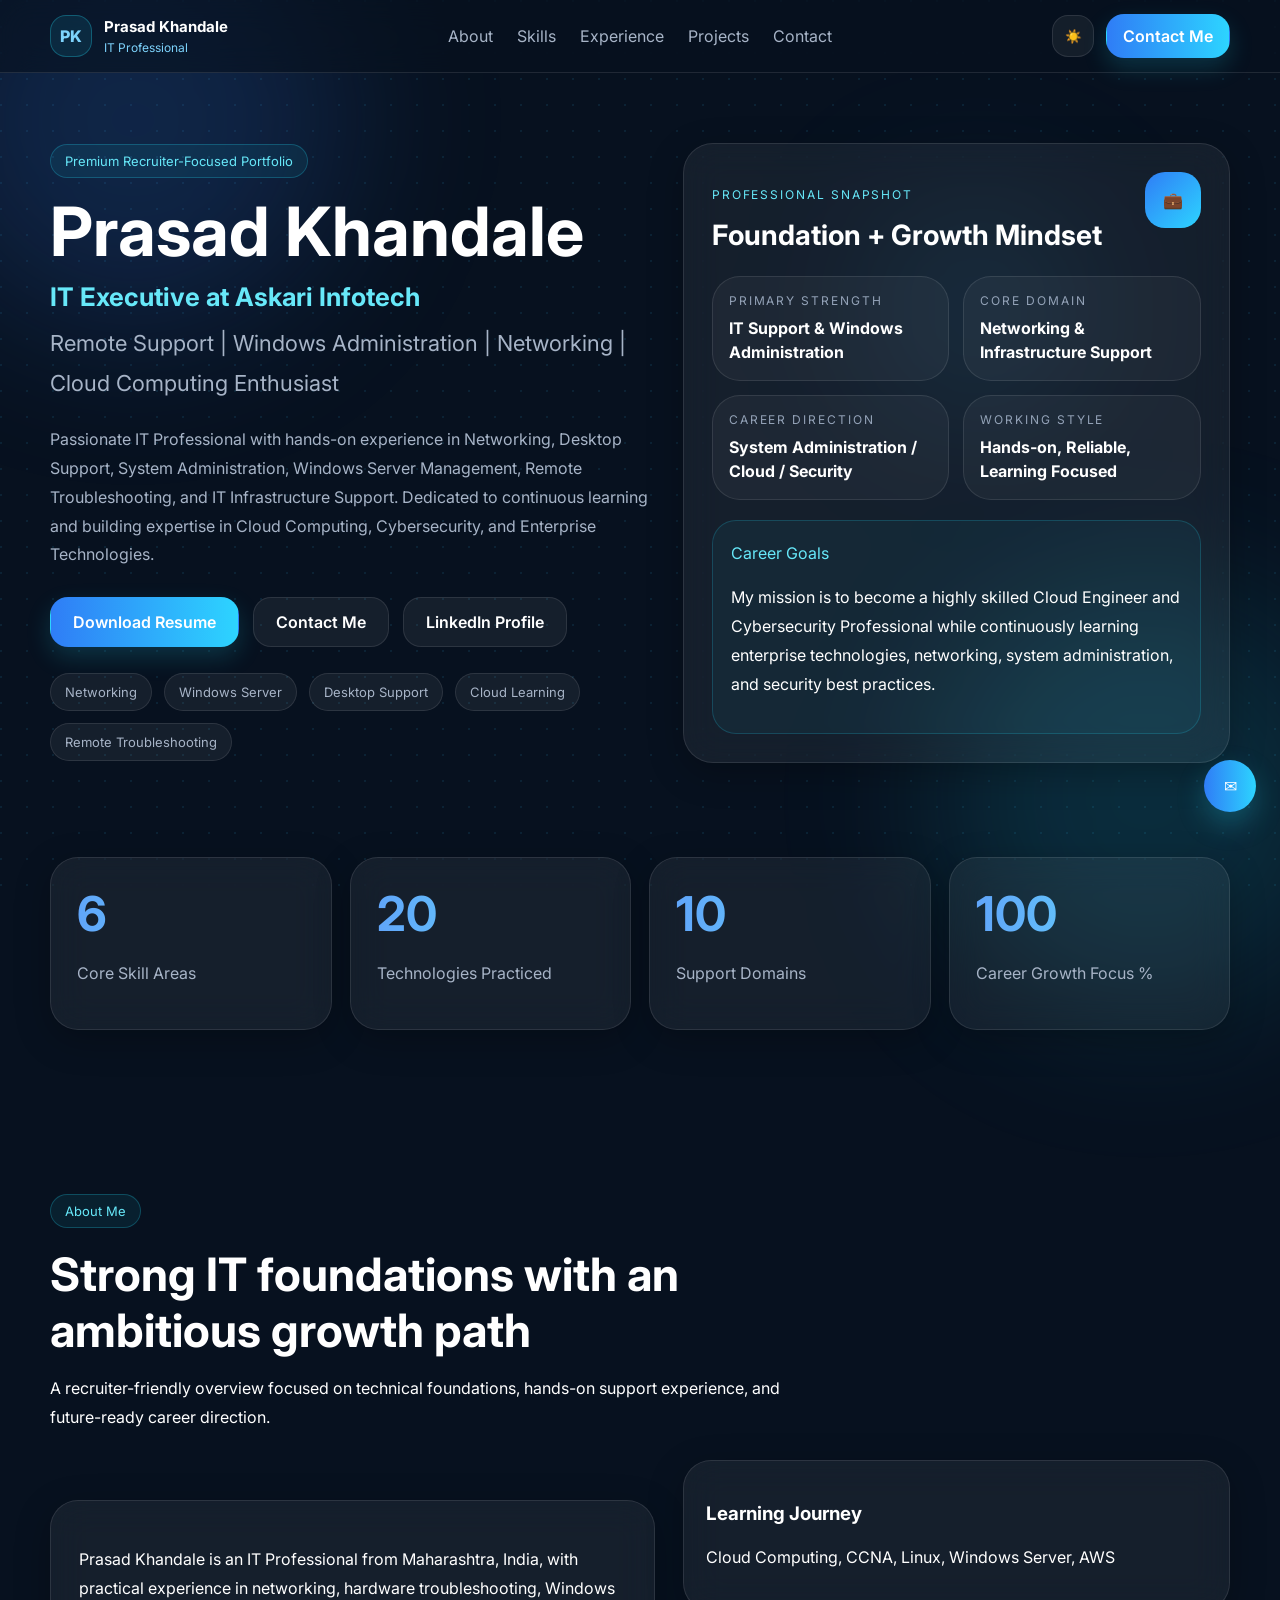
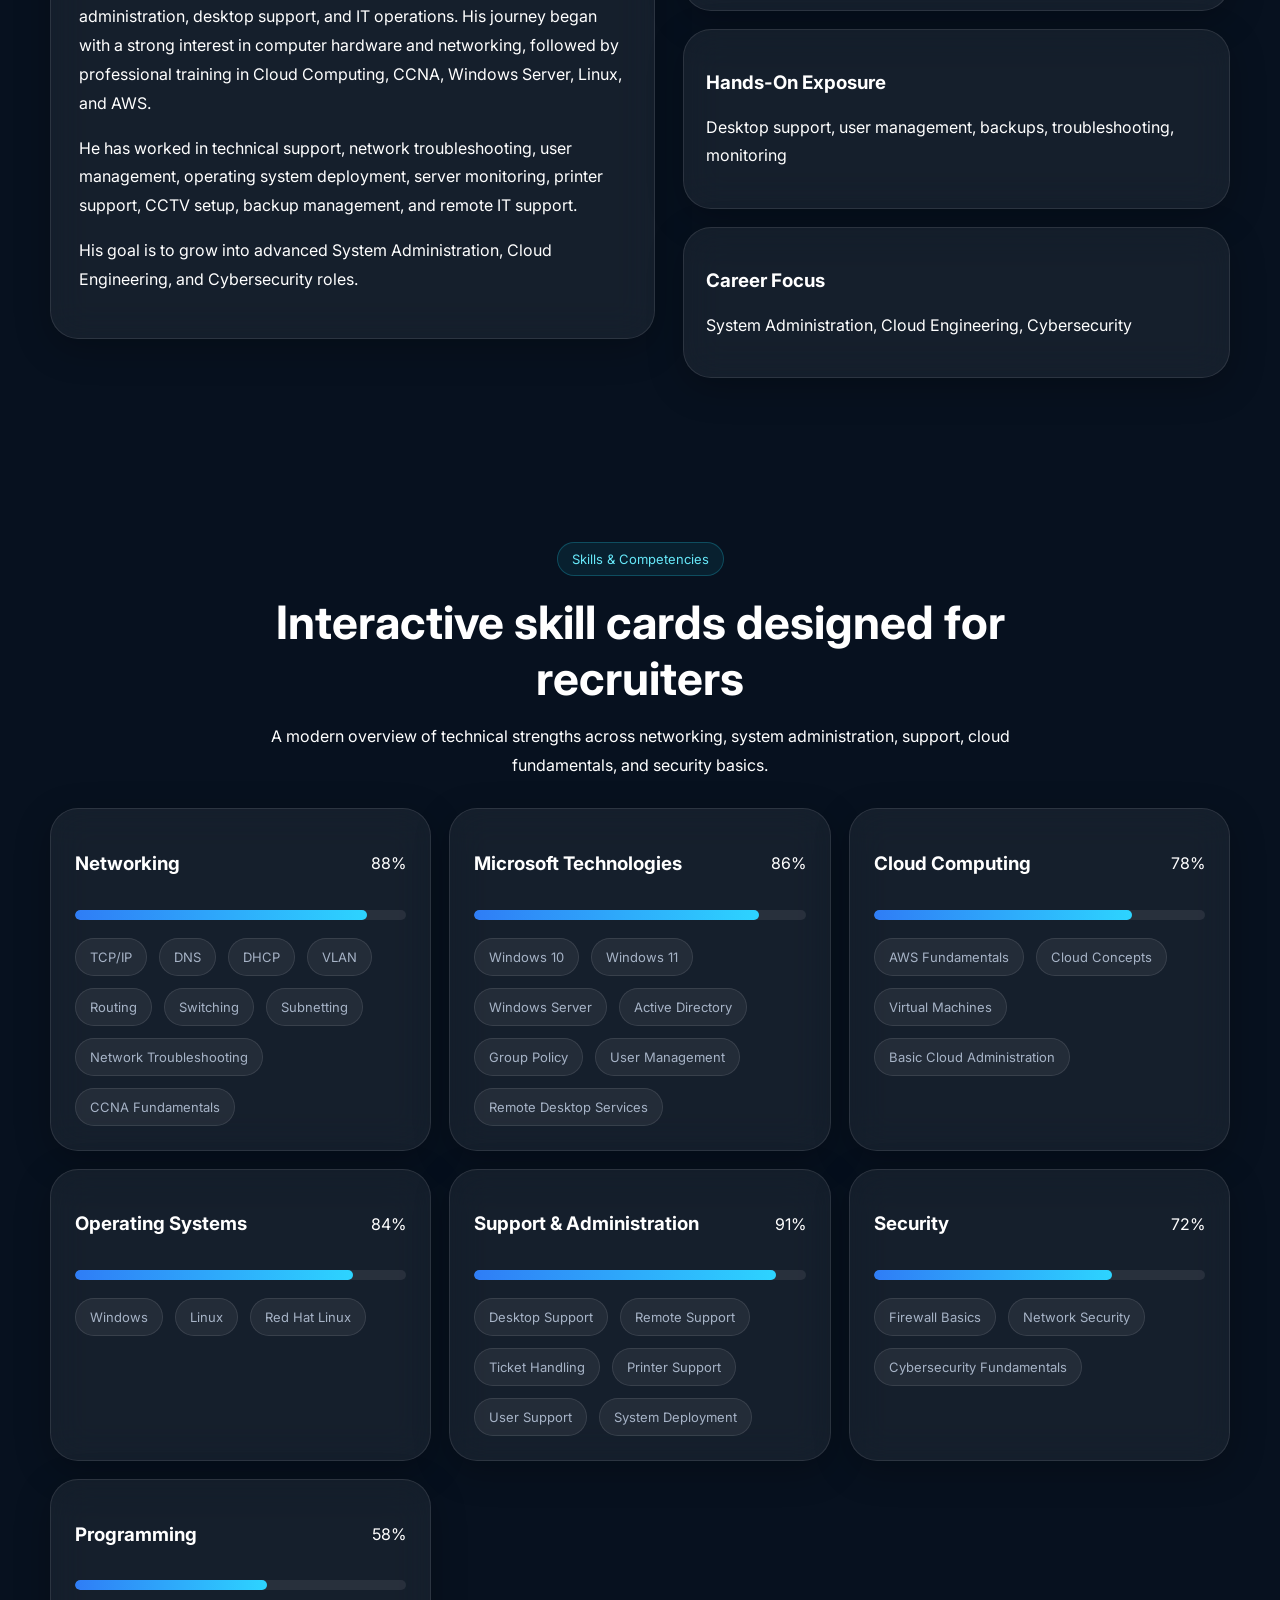
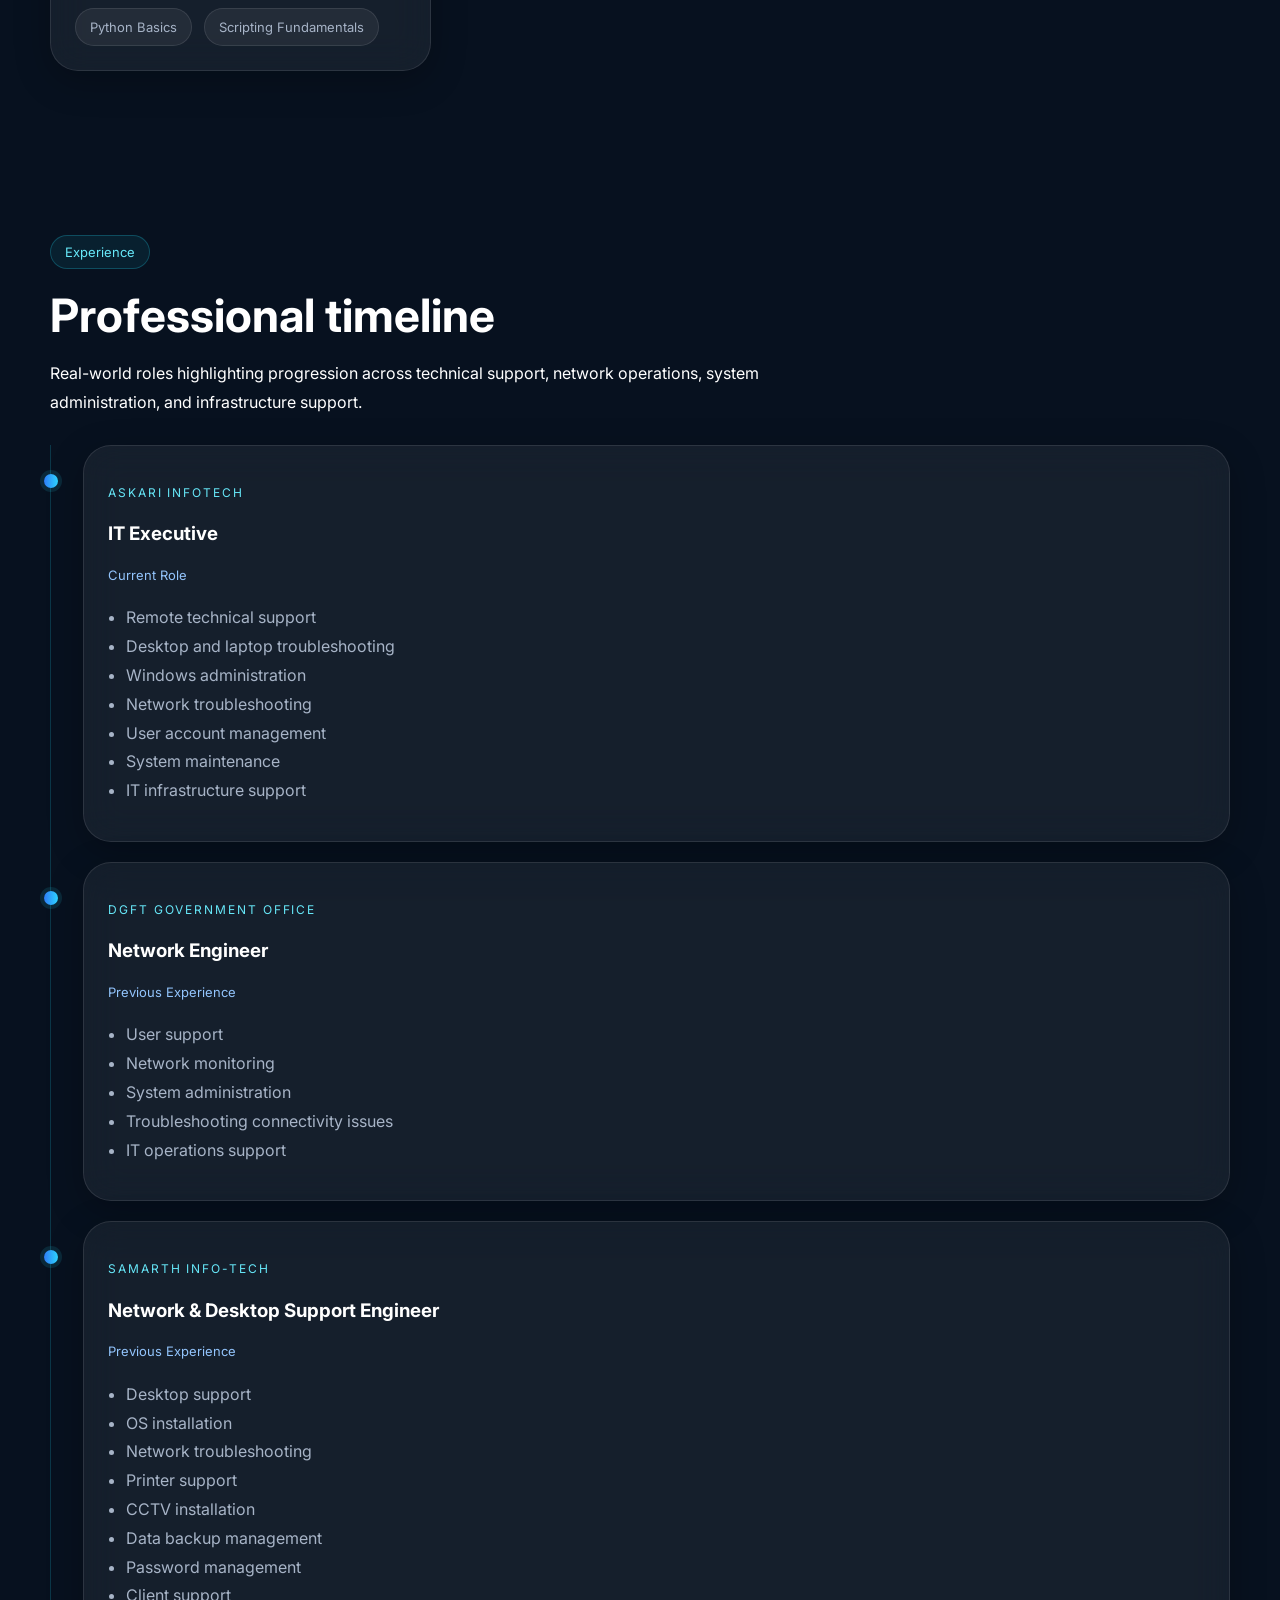
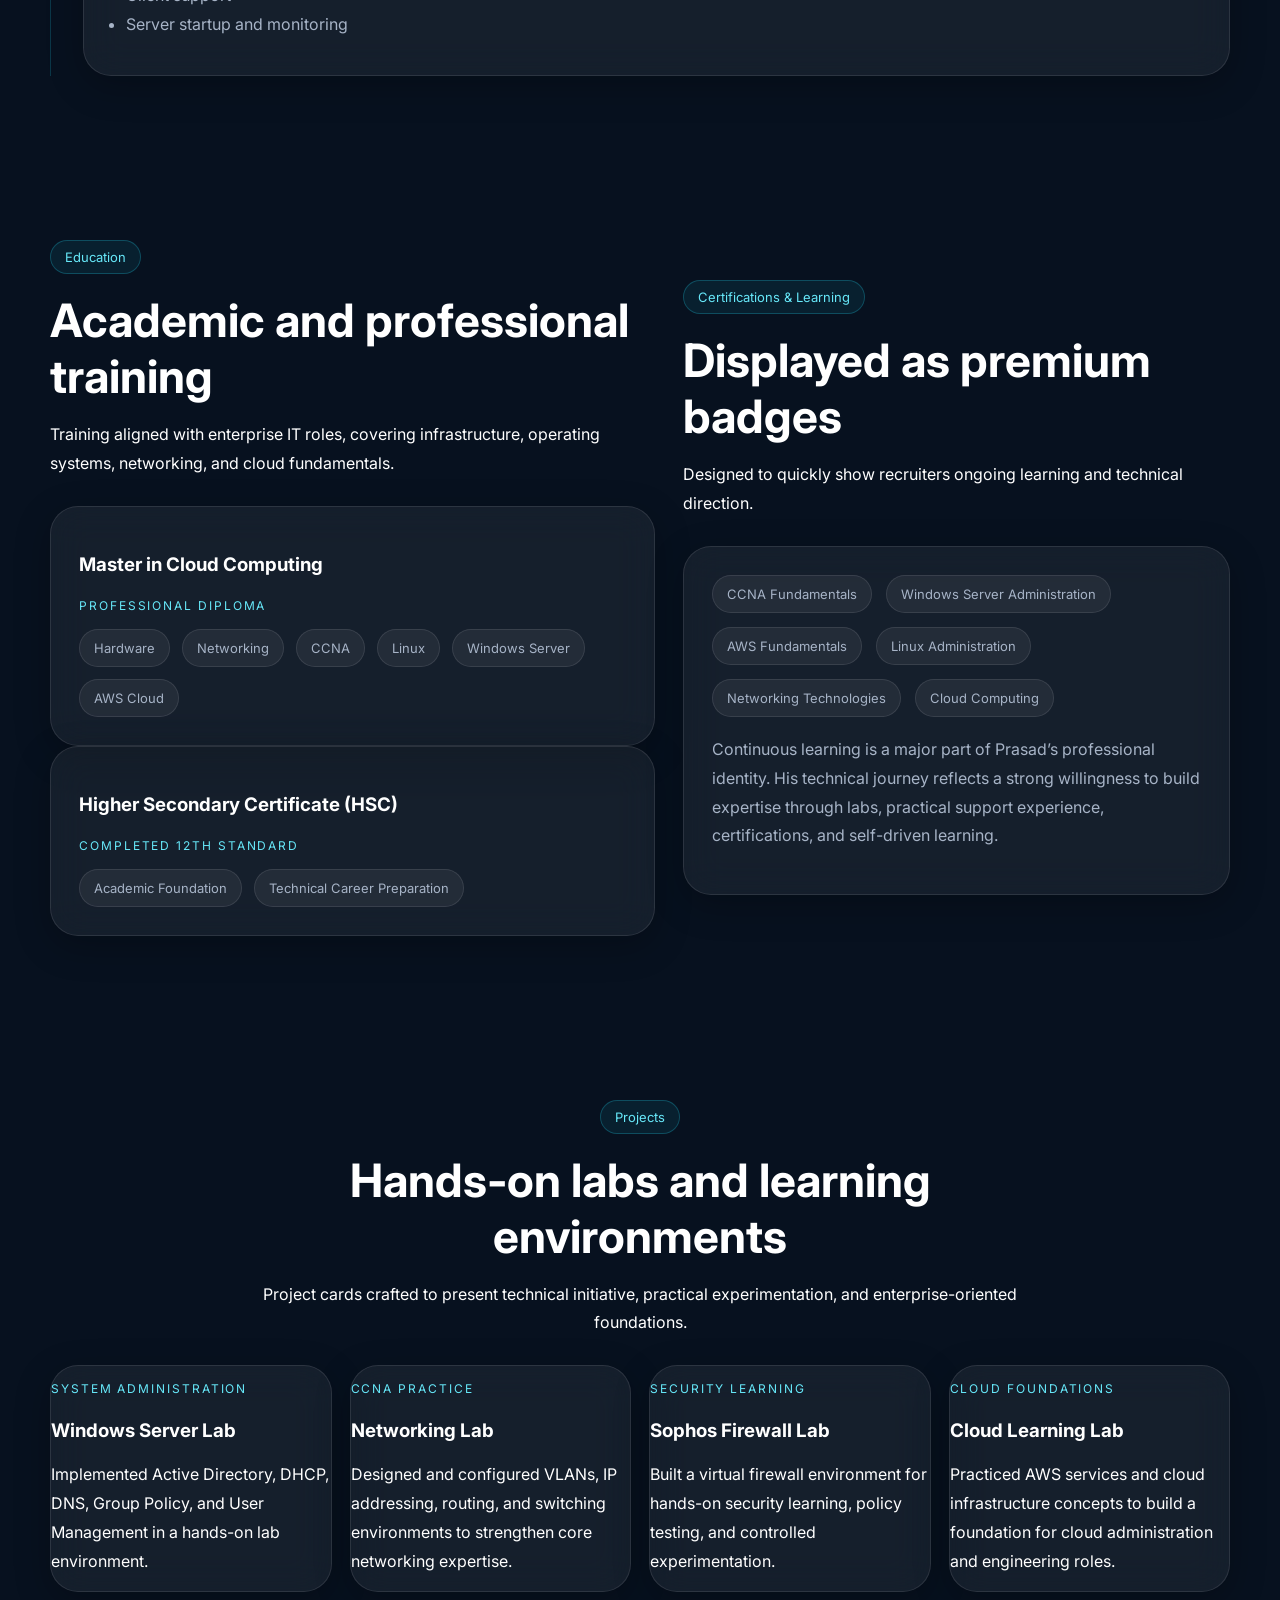
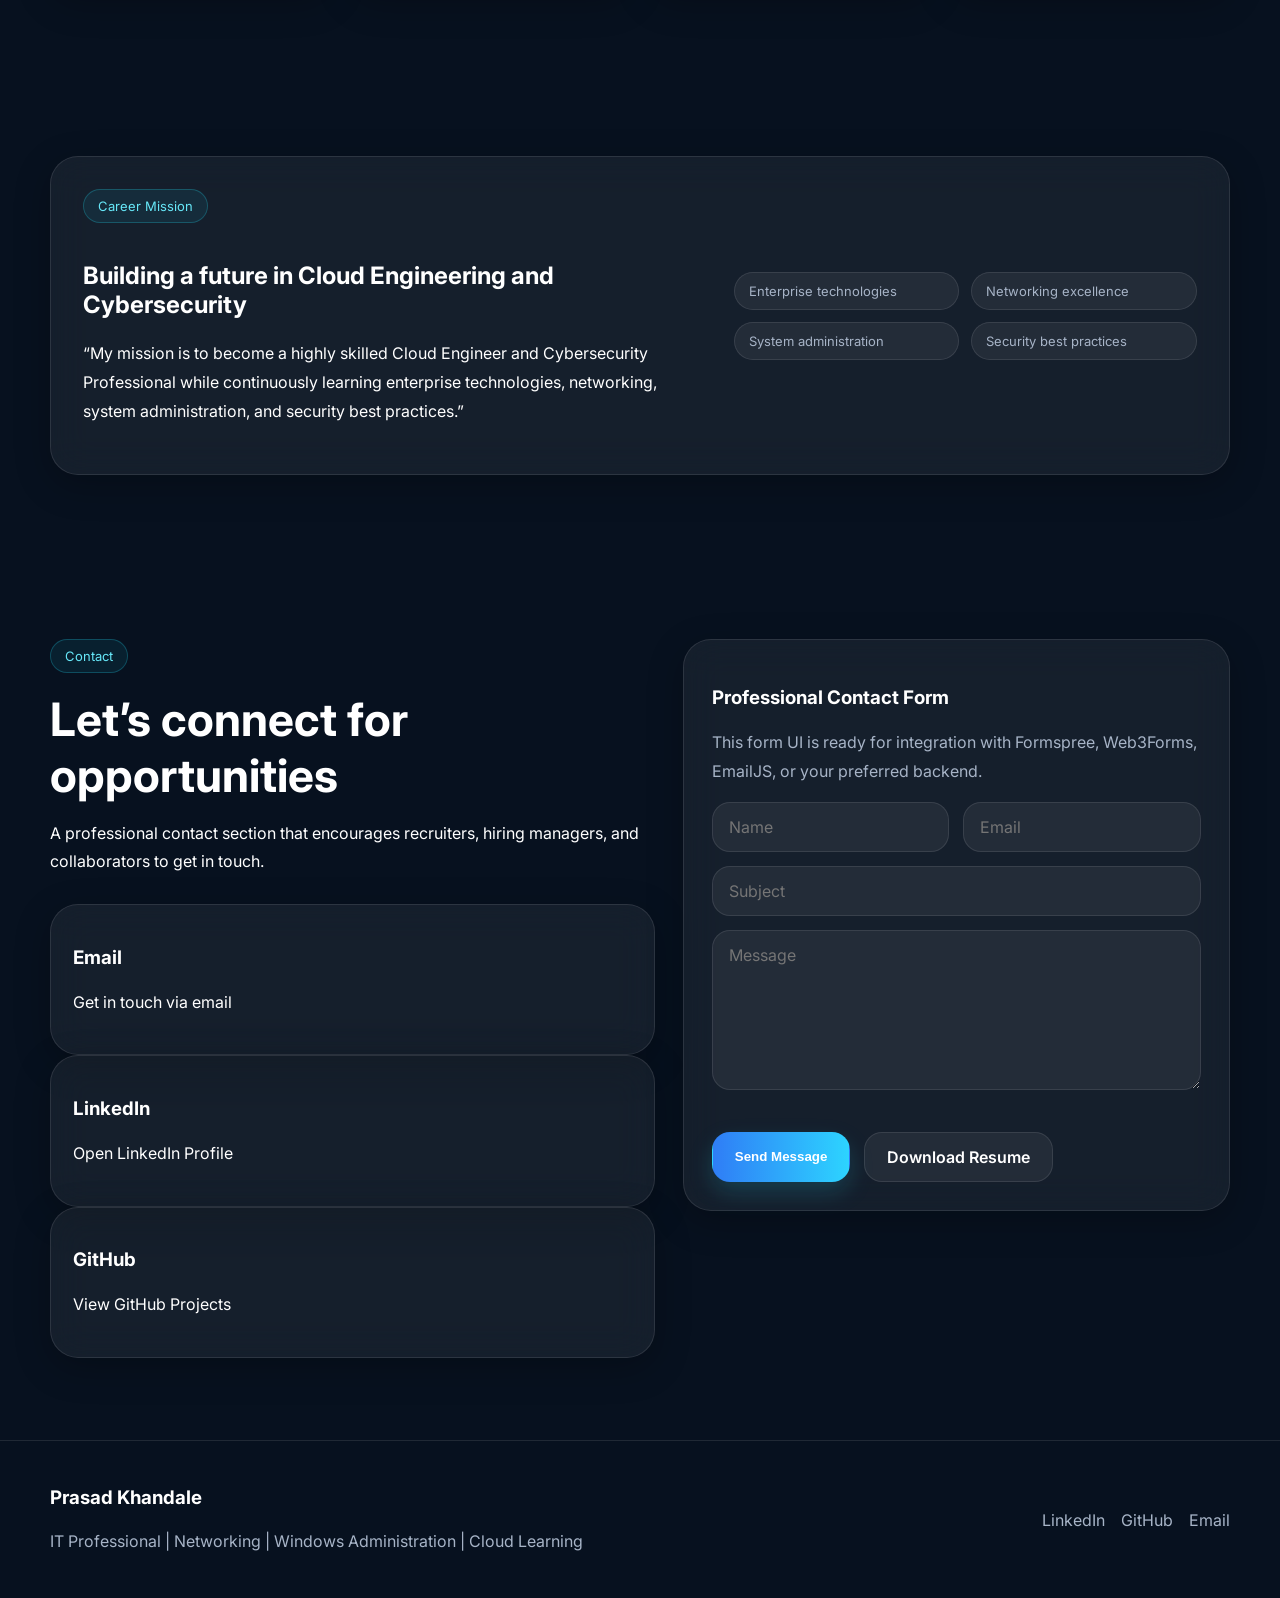
==== index.html @ 3c3ebd58 "Add files via upload" ====
<!DOCTYPE html>
<html lang="en">
<head>
  <meta charset="UTF-8" />
  <meta name="viewport" content="width=device-width, initial-scale=1.0" />
  <title>Prasad Khandale | IT Professional Portfolio</title>
  <meta name="description" content="Recruiter-focused portfolio of Prasad Khandale, IT Professional specializing in Networking, Windows Administration, Technical Support, System Administration, and Cloud Technologies." />
  <meta property="og:title" content="Prasad Khandale | IT Professional Portfolio" />
  <meta property="og:description" content="Explore experience, skills, projects, certifications, and career goals of Prasad Khandale." />
  <meta name="theme-color" content="#07111f" />
  <link rel="preconnect" href="https://fonts.googleapis.com">
  <link rel="preconnect" href="https://fonts.gstatic.com" crossorigin>
  <link href="https://fonts.googleapis.com/css2?family=Inter:wght@400;500;600;700;800&display=swap" rel="stylesheet">
  <link rel="stylesheet" href="styles.css" />
</head>
<body>
  <div id="loader" class="loader-wrap">
    <div class="loader-box">
      <div class="loader-ring loader-ring-1"></div>
      <div class="loader-ring loader-ring-2"></div>
      <div class="loader-center">PK</div>
      <p>Loading portfolio</p>
    </div>
  </div>

  <div class="bg-orb orb-1"></div>
  <div class="bg-orb orb-2"></div>
  <div class="bg-orb orb-3"></div>
  <div class="grid-pattern"></div>

  <header class="site-header">
    <div class="container nav-wrap">
      <a href="#hero" class="brand">
        <div class="brand-badge">PK</div>
        <div>
          <h3>Prasad Khandale</h3>
          <span>IT Professional</span>
        </div>
      </a>

      <nav class="desktop-nav">
        <a href="#about">About</a>
        <a href="#skills">Skills</a>
        <a href="#experience">Experience</a>
        <a href="#projects">Projects</a>
        <a href="#contact">Contact</a>
      </nav>

      <div class="nav-actions">
        <button id="themeToggle" class="icon-btn" aria-label="Toggle theme">☀️</button>
        <a href="#contact" class="btn btn-primary btn-sm">Contact Me</a>
        <button id="menuToggle" class="icon-btn mobile-only" aria-label="Open Menu">☰</button>
      </div>
    </div>
    <div id="mobileNav" class="mobile-nav container">
      <a href="#about">About</a>
      <a href="#skills">Skills</a>
      <a href="#experience">Experience</a>
      <a href="#projects">Projects</a>
      <a href="#contact">Contact</a>
    </div>
  </header>

  <main>
    <section id="hero" class="section hero-section">
      <div class="container hero-grid">
        <div class="fade-up">
          <span class="section-pill">Premium Recruiter-Focused Portfolio</span>
          <h1>Prasad Khandale</h1>
          <h2>IT Executive at Askari Infotech</h2>
          <p class="hero-headline">Remote Support | Windows Administration | Networking | Cloud Computing Enthusiast</p>
          <p class="hero-copy">Passionate IT Professional with hands-on experience in Networking, Desktop Support, System Administration, Windows Server Management, Remote Troubleshooting, and IT Infrastructure Support. Dedicated to continuous learning and building expertise in Cloud Computing, Cybersecurity, and Enterprise Technologies.</p>

          <div class="hero-actions">
            <a href="#" class="btn btn-primary">Download Resume</a>
            <a href="#contact" class="btn btn-secondary">Contact Me</a>
            <a href="#" class="btn btn-secondary">LinkedIn Profile</a>
          </div>

          <div class="hero-tags">
            <span>Networking</span>
            <span>Windows Server</span>
            <span>Desktop Support</span>
            <span>Cloud Learning</span>
            <span>Remote Troubleshooting</span>
          </div>
        </div>

        <div class="glass card-lg fade-up delay-1">
          <div class="snapshot-head">
            <div>
              <p class="eyebrow">Professional Snapshot</p>
              <h3>Foundation + Growth Mindset</h3>
            </div>
            <div class="snapshot-icon">💼</div>
          </div>

          <div class="snapshot-grid">
            <div class="mini-card"><span>Primary Strength</span><strong>IT Support & Windows Administration</strong></div>
            <div class="mini-card"><span>Core Domain</span><strong>Networking & Infrastructure Support</strong></div>
            <div class="mini-card"><span>Career Direction</span><strong>System Administration / Cloud / Security</strong></div>
            <div class="mini-card"><span>Working Style</span><strong>Hands-on, Reliable, Learning Focused</strong></div>
          </div>

          <div class="goal-box">
            <p class="goal-title">Career Goals</p>
            <p>My mission is to become a highly skilled Cloud Engineer and Cybersecurity Professional while continuously learning enterprise technologies, networking, system administration, and security best practices.</p>
          </div>
        </div>
      </div>
    </section>

    <section id="stats" class="section section-tight">
      <div class="container stats-grid">
        <div class="glass stat-card reveal"><h3 data-count="6">0</h3><p>Core Skill Areas</p></div>
        <div class="glass stat-card reveal"><h3 data-count="20">0</h3><p>Technologies Practiced</p></div>
        <div class="glass stat-card reveal"><h3 data-count="10">0</h3><p>Support Domains</p></div>
        <div class="glass stat-card reveal"><h3 data-count="100">0</h3><p>Career Growth Focus %</p></div>
      </div>
    </section>

    <section id="about" class="section">
      <div class="container">
        <div class="section-header reveal">
          <span class="section-pill">About Me</span>
          <h2>Strong IT foundations with an ambitious growth path</h2>
          <p>A recruiter-friendly overview focused on technical foundations, hands-on support experience, and future-ready career direction.</p>
        </div>

        <div class="about-grid">
          <div class="glass content-card reveal">
            <p>Prasad Khandale is an IT Professional from Maharashtra, India, with practical experience in networking, hardware troubleshooting, Windows administration, desktop support, and IT operations. His journey began with a strong interest in computer hardware and networking, followed by professional training in Cloud Computing, CCNA, Windows Server, Linux, and AWS.</p>
            <p>He has worked in technical support, network troubleshooting, user management, operating system deployment, server monitoring, printer support, CCTV setup, backup management, and remote IT support.</p>
            <p>His goal is to grow into advanced System Administration, Cloud Engineering, and Cybersecurity roles.</p>
          </div>
          <div class="about-side">
            <div class="glass mini-panel reveal">
              <h3>Learning Journey</h3>
              <p>Cloud Computing, CCNA, Linux, Windows Server, AWS</p>
            </div>
            <div class="glass mini-panel reveal">
              <h3>Hands-On Exposure</h3>
              <p>Desktop support, user management, backups, troubleshooting, monitoring</p>
            </div>
            <div class="glass mini-panel reveal">
              <h3>Career Focus</h3>
              <p>System Administration, Cloud Engineering, Cybersecurity</p>
            </div>
          </div>
        </div>
      </div>
    </section>

    <section id="skills" class="section">
      <div class="container">
        <div class="section-header center reveal">
          <span class="section-pill">Skills & Competencies</span>
          <h2>Interactive skill cards designed for recruiters</h2>
          <p>A modern overview of technical strengths across networking, system administration, support, cloud fundamentals, and security basics.</p>
        </div>

        <div class="skills-grid">
          <div class="glass skill-card reveal"><div class="skill-head"><h3>Networking</h3><span>88%</span></div><div class="progress"><i style="width:88%"></i></div><div class="chips"><span>TCP/IP</span><span>DNS</span><span>DHCP</span><span>VLAN</span><span>Routing</span><span>Switching</span><span>Subnetting</span><span>Network Troubleshooting</span><span>CCNA Fundamentals</span></div></div>
          <div class="glass skill-card reveal"><div class="skill-head"><h3>Microsoft Technologies</h3><span>86%</span></div><div class="progress"><i style="width:86%"></i></div><div class="chips"><span>Windows 10</span><span>Windows 11</span><span>Windows Server</span><span>Active Directory</span><span>Group Policy</span><span>User Management</span><span>Remote Desktop Services</span></div></div>
          <div class="glass skill-card reveal"><div class="skill-head"><h3>Cloud Computing</h3><span>78%</span></div><div class="progress"><i style="width:78%"></i></div><div class="chips"><span>AWS Fundamentals</span><span>Cloud Concepts</span><span>Virtual Machines</span><span>Basic Cloud Administration</span></div></div>
          <div class="glass skill-card reveal"><div class="skill-head"><h3>Operating Systems</h3><span>84%</span></div><div class="progress"><i style="width:84%"></i></div><div class="chips"><span>Windows</span><span>Linux</span><span>Red Hat Linux</span></div></div>
          <div class="glass skill-card reveal"><div class="skill-head"><h3>Support & Administration</h3><span>91%</span></div><div class="progress"><i style="width:91%"></i></div><div class="chips"><span>Desktop Support</span><span>Remote Support</span><span>Ticket Handling</span><span>Printer Support</span><span>User Support</span><span>System Deployment</span></div></div>
          <div class="glass skill-card reveal"><div class="skill-head"><h3>Security</h3><span>72%</span></div><div class="progress"><i style="width:72%"></i></div><div class="chips"><span>Firewall Basics</span><span>Network Security</span><span>Cybersecurity Fundamentals</span></div></div>
          <div class="glass skill-card reveal"><div class="skill-head"><h3>Programming</h3><span>58%</span></div><div class="progress"><i style="width:58%"></i></div><div class="chips"><span>Python Basics</span><span>Scripting Fundamentals</span></div></div>
        </div>
      </div>
    </section>

    <section id="experience" class="section">
      <div class="container">
        <div class="section-header reveal">
          <span class="section-pill">Experience</span>
          <h2>Professional timeline</h2>
          <p>Real-world roles highlighting progression across technical support, network operations, system administration, and infrastructure support.</p>
        </div>
        <div class="timeline">
          <div class="timeline-item glass reveal"><span class="timeline-dot"></span><p class="eyebrow">Askari Infotech</p><h3>IT Executive</h3><p class="timeline-tag">Current Role</p><ul><li>Remote technical support</li><li>Desktop and laptop troubleshooting</li><li>Windows administration</li><li>Network troubleshooting</li><li>User account management</li><li>System maintenance</li><li>IT infrastructure support</li></ul></div>
          <div class="timeline-item glass reveal"><span class="timeline-dot"></span><p class="eyebrow">DGFT Government Office</p><h3>Network Engineer</h3><p class="timeline-tag">Previous Experience</p><ul><li>User support</li><li>Network monitoring</li><li>System administration</li><li>Troubleshooting connectivity issues</li><li>IT operations support</li></ul></div>
          <div class="timeline-item glass reveal"><span class="timeline-dot"></span><p class="eyebrow">Samarth Info-tech</p><h3>Network & Desktop Support Engineer</h3><p class="timeline-tag">Previous Experience</p><ul><li>Desktop support</li><li>OS installation</li><li>Network troubleshooting</li><li>Printer support</li><li>CCTV installation</li><li>Data backup management</li><li>Password management</li><li>Client support</li><li>Server startup and monitoring</li></ul></div>
        </div>
      </div>
    </section>

    <section id="education" class="section">
      <div class="container education-grid">
        <div>
          <div class="section-header reveal">
            <span class="section-pill">Education</span>
            <h2>Academic and professional training</h2>
            <p>Training aligned with enterprise IT roles, covering infrastructure, operating systems, networking, and cloud fundamentals.</p>
          </div>
          <div class="glass content-card reveal"><h3>Master in Cloud Computing</h3><p class="eyebrow">Professional Diploma</p><div class="chips"><span>Hardware</span><span>Networking</span><span>CCNA</span><span>Linux</span><span>Windows Server</span><span>AWS Cloud</span></div></div>
          <div class="glass content-card reveal"><h3>Higher Secondary Certificate (HSC)</h3><p class="eyebrow">Completed 12th Standard</p><div class="chips"><span>Academic Foundation</span><span>Technical Career Preparation</span></div></div>
        </div>
        <div>
          <div class="section-header reveal">
            <span class="section-pill">Certifications & Learning</span>
            <h2>Displayed as premium badges</h2>
            <p>Designed to quickly show recruiters ongoing learning and technical direction.</p>
          </div>
          <div class="glass content-card reveal">
            <div class="chips big-gap"><span>CCNA Fundamentals</span><span>Windows Server Administration</span><span>AWS Fundamentals</span><span>Linux Administration</span><span>Networking Technologies</span><span>Cloud Computing</span></div>
            <p class="muted mt">Continuous learning is a major part of Prasad’s professional identity. His technical journey reflects a strong willingness to build expertise through labs, practical support experience, certifications, and self-driven learning.</p>
          </div>
        </div>
      </div>
    </section>

    <section id="projects" class="section">
      <div class="container">
        <div class="section-header center reveal">
          <span class="section-pill">Projects</span>
          <h2>Hands-on labs and learning environments</h2>
          <p>Project cards crafted to present technical initiative, practical experimentation, and enterprise-oriented foundations.</p>
        </div>
        <div class="project-grid">
          <div class="glass project-card reveal"><p class="eyebrow">System Administration</p><h3>Windows Server Lab</h3><p>Implemented Active Directory, DHCP, DNS, Group Policy, and User Management in a hands-on lab environment.</p></div>
          <div class="glass project-card reveal"><p class="eyebrow">CCNA Practice</p><h3>Networking Lab</h3><p>Designed and configured VLANs, IP addressing, routing, and switching environments to strengthen core networking expertise.</p></div>
          <div class="glass project-card reveal"><p class="eyebrow">Security Learning</p><h3>Sophos Firewall Lab</h3><p>Built a virtual firewall environment for hands-on security learning, policy testing, and controlled experimentation.</p></div>
          <div class="glass project-card reveal"><p class="eyebrow">Cloud Foundations</p><h3>Cloud Learning Lab</h3><p>Practiced AWS services and cloud infrastructure concepts to build a foundation for cloud administration and engineering roles.</p></div>
        </div>
      </div>
    </section>

    <section class="section">
      <div class="container">
        <div class="glass mission-box reveal">
          <div>
            <span class="section-pill">Career Mission</span>
            <h2>Building a future in Cloud Engineering and Cybersecurity</h2>
            <p>“My mission is to become a highly skilled Cloud Engineer and Cybersecurity Professional while continuously learning enterprise technologies, networking, system administration, and security best practices.”</p>
          </div>
          <div class="goal-grid">
            <span>Enterprise technologies</span>
            <span>Networking excellence</span>
            <span>System administration</span>
            <span>Security best practices</span>
          </div>
        </div>
      </div>
    </section>

    <section id="contact" class="section">
      <div class="container contact-grid">
        <div>
          <div class="section-header reveal">
            <span class="section-pill">Contact</span>
            <h2>Let’s connect for opportunities</h2>
            <p>A professional contact section that encourages recruiters, hiring managers, and collaborators to get in touch.</p>
          </div>
          <div class="glass mini-panel reveal"><h3>Email</h3><p><a href="mailto:your-email@example.com">Get in touch via email</a></p></div>
          <div class="glass mini-panel reveal"><h3>LinkedIn</h3><p><a href="#">Open LinkedIn Profile</a></p></div>
          <div class="glass mini-panel reveal"><h3>GitHub</h3><p><a href="#">View GitHub Projects</a></p></div>
        </div>
        <div class="glass contact-card reveal">
          <h3>Professional Contact Form</h3>
          <p class="muted">This form UI is ready for integration with Formspree, Web3Forms, EmailJS, or your preferred backend.</p>
          <form class="contact-form" onsubmit="event.preventDefault(); alert('You can connect this form to Formspree or EmailJS.');">
            <div class="row"><input type="text" placeholder="Name" /><input type="email" placeholder="Email" /></div>
            <input type="text" placeholder="Subject" />
            <textarea placeholder="Message"></textarea>
            <div class="hero-actions">
              <button type="submit" class="btn btn-primary">Send Message</button>
              <a href="#" class="btn btn-secondary">Download Resume</a>
            </div>
          </form>
        </div>
      </div>
    </section>
  </main>

  <footer class="site-footer">
    <div class="container footer-wrap">
      <div>
        <h3>Prasad Khandale</h3>
        <p>IT Professional | Networking | Windows Administration | Cloud Learning</p>
      </div>
      <div class="footer-links">
        <a href="#">LinkedIn</a>
        <a href="#">GitHub</a>
        <a href="mailto:your-email@example.com">Email</a>
      </div>
    </div>
  </footer>

  <a href="#contact" class="floating-contact" aria-label="Contact">✉</a>
  <button id="backToTop" class="back-to-top" aria-label="Back to top">↑</button>

  <script src="script.js"></script>
</body>
</html>
---- styles.css ----
:root {
  --bg: #07111f;
  --bg-soft: #0d1726;
  --text: #ffffff;
  --muted: #a7b4c7;
  --card: rgba(255,255,255,0.06);
  --border: rgba(255,255,255,0.1);
  --primary: #2f7df6;
  --accent: #2dd4ff;
  --shadow: 0 10px 35px rgba(0,0,0,.25);
}
body.light {
  --bg: #f8fafc;
  --bg-soft: #ffffff;
  --text: #0f172a;
  --muted: #475569;
  --card: rgba(255,255,255,0.72);
  --border: rgba(148,163,184,.25);
  --primary: #2563eb;
  --accent: #0891b2;
  --shadow: 0 10px 35px rgba(2,6,23,.08);
}
* { box-sizing: border-box; }
html { scroll-behavior: smooth; }
body {
  margin: 0;
  font-family: 'Inter', sans-serif;
  background: var(--bg);
  color: var(--text);
  overflow-x: hidden;
  transition: background .35s ease, color .35s ease;
}
a { color: inherit; text-decoration: none; }
p { line-height: 1.8; }
.container { width: min(1180px, calc(100% - 32px)); margin: 0 auto; }
.section { padding: 82px 0; position: relative; }
.section-tight { padding-top: 12px; }
.grid-pattern { position: fixed; inset: 0; background-image: radial-gradient(circle at 1px 1px, rgba(56,189,248,.10) 1px, transparent 0); background-size: 26px 26px; pointer-events: none; z-index: -5; }
.bg-orb { position: fixed; border-radius: 999px; filter: blur(80px); pointer-events: none; z-index: -4; }
.orb-1 { width: 420px; height: 420px; background: rgba(59,130,246,.18); left: -6%; top: -10%; }
.orb-2 { width: 420px; height: 420px; background: rgba(34,211,238,.14); right: -6%; bottom: -12%; }
.orb-3 { width: 220px; height: 220px; background: rgba(56,189,248,.10); right: 15%; top: 22%; }
.glass { background: var(--card); backdrop-filter: blur(18px); border: 1px solid var(--border); box-shadow: var(--shadow); }
.site-header { position: sticky; top: 0; z-index: 50; background: rgba(7,17,31,.6); backdrop-filter: blur(16px); border-bottom: 1px solid var(--border); }
body.light .site-header { background: rgba(255,255,255,.7); }
.nav-wrap { display:flex; align-items:center; justify-content:space-between; min-height: 72px; gap: 18px; }
.brand { display:flex; align-items:center; gap:12px; }
.brand-badge { width:42px; height:42px; border-radius:16px; display:grid; place-items:center; font-weight:800; color:#7dd3fc; border:1px solid rgba(34,211,238,.3); background: rgba(34,211,238,.1); }
.brand h3 { margin:0; font-size:15px; }
.brand span { color:#7dd3fc; font-size:12px; }
.desktop-nav { display:flex; gap:24px; }
.desktop-nav a, .mobile-nav a { color: var(--muted); transition:.25s; }
.desktop-nav a:hover, .mobile-nav a:hover { color: #67e8f9; }
.nav-actions { display:flex; align-items:center; gap:12px; }
.icon-btn { width:42px; height:42px; border-radius:16px; border:1px solid var(--border); background: var(--card); color: var(--text); cursor:pointer; }
.mobile-only { display:none; }
.mobile-nav { display:none; padding-bottom:16px; }
.mobile-nav.open { display:flex; flex-direction:column; gap:14px; }
.btn { display:inline-flex; align-items:center; justify-content:center; gap:8px; padding: 14px 22px; border-radius: 18px; font-weight: 600; transition: .25s ease; border:1px solid transparent; }
.btn-sm { padding: 11px 16px; }
.btn-primary { background: linear-gradient(90deg, var(--primary), var(--accent)); color: white; box-shadow: 0 10px 24px rgba(34,211,238,.18); }
.btn-primary:hover { transform: translateY(-1px); opacity:.96; }
.btn-secondary { border-color: var(--border); background: var(--card); color: var(--text); }
.btn-secondary:hover { background: rgba(255,255,255,.09); }
.section-pill, .eyebrow { color: #67e8f9; }
.section-pill { display:inline-block; margin-bottom: 18px; padding: 8px 14px; border-radius:999px; border:1px solid rgba(34,211,238,.25); background: rgba(34,211,238,.08); font-size: 13px; }
.eyebrow { text-transform: uppercase; letter-spacing: .16em; font-size: 12px; }
.hero-grid, .about-grid, .education-grid, .contact-grid { display:grid; grid-template-columns: 1.05fr .95fr; gap: 28px; align-items: center; }
.hero-section { padding-top: 70px; }
.hero-section h1 { font-size: clamp(40px, 7vw, 68px); line-height: 1.04; margin: 0; }
.hero-section h2 { margin: 14px 0 0; color: #67e8f9; font-size: clamp(20px, 2vw, 28px); }
.hero-headline { font-size: clamp(18px, 2vw, 22px); margin-top: 12px; color: var(--muted); }
.hero-copy { color: var(--muted); max-width: 760px; }
.hero-actions { display:flex; flex-wrap:wrap; gap:14px; margin-top: 28px; }
.hero-tags, .chips, .goal-grid { display:flex; flex-wrap:wrap; gap:12px; }
.hero-tags { margin-top: 26px; }
.hero-tags span, .chips span, .goal-grid span { border:1px solid var(--border); background: var(--card); padding: 10px 14px; border-radius: 999px; color: var(--muted); font-size: 13px; }
.card-lg { border-radius: 30px; padding: 28px; }
.snapshot-head { display:flex; justify-content:space-between; align-items:flex-start; gap:18px; }
.snapshot-head h3 { margin: 8px 0 0; font-size: 28px; }
.snapshot-icon { width:56px; height:56px; border-radius:20px; display:grid; place-items:center; background: linear-gradient(135deg, var(--primary), var(--accent)); }
.snapshot-grid { display:grid; grid-template-columns: repeat(2, 1fr); gap:14px; margin-top: 24px; }
.mini-card, .mini-panel, .content-card, .project-card, .skill-card, .timeline-item, .stat-card, .contact-card, .mission-box { border-radius: 28px; }
.mini-card { border:1px solid var(--border); background: rgba(255,255,255,.04); padding:16px; }
.mini-card span { color:#94a3b8; display:block; font-size:12px; text-transform:uppercase; letter-spacing:.16em; }
.mini-card strong { display:block; margin-top:8px; line-height:1.5; }
.goal-box { margin-top: 20px; border:1px solid rgba(34,211,238,.2); background: rgba(34,211,238,.05); border-radius: 24px; padding: 18px; }
.goal-title { color:#67e8f9; margin:0 0 8px; }
.stats-grid, .project-grid { display:grid; grid-template-columns: repeat(4, 1fr); gap:18px; }
.stat-card { padding: 26px; }
.stat-card h3 { margin:0; font-size: clamp(34px, 4vw, 48px); background: linear-gradient(90deg, #60a5fa, #67e8f9); -webkit-background-clip:text; background-clip:text; color:transparent; }
.stat-card p, .muted { color: var(--muted); }
.section-header { max-width: 760px; margin-bottom: 28px; }
.section-header.center { text-align:center; margin-inline:auto; }
.section-header h2 { margin: 0 0 12px; font-size: clamp(30px,4vw,46px); }
.about-side { display:grid; gap:18px; }
.content-card, .contact-card { padding: 28px; }
.mini-panel { padding: 22px; }
.skills-grid { display:grid; grid-template-columns: repeat(3, 1fr); gap: 18px; }
.skill-card { padding: 24px; transition: transform .25s ease, box-shadow .25s ease; }
.skill-card:hover, .project-card:hover { transform: translateY(-6px); }
.skill-head { display:flex; justify-content:space-between; gap:10px; align-items:center; }
.progress { height: 10px; background: rgba(255,255,255,.08); border-radius: 999px; margin: 16px 0 18px; overflow:hidden; }
.progress i { display:block; height:100%; background: linear-gradient(90deg, var(--primary), var(--accent)); border-radius: 999px; }
.timeline { position:relative; padding-left: 32px; border-left:1px solid rgba(34,211,238,.2); display:grid; gap:20px; }
.timeline-item { position:relative; padding: 24px 24px 20px; }
.timeline-dot { position:absolute; width:14px; height:14px; border-radius:999px; background:linear-gradient(90deg, var(--primary), var(--accent)); left:-40px; top:28px; box-shadow:0 0 0 4px rgba(34,211,238,.12); }
.timeline-tag { color:#93c5fd; font-size: 13px; }
.timeline ul { padding-left: 18px; color: var(--muted); line-height:1.8; }
.big-gap { gap: 14px; }
.mt { margin-top: 18px; }
.mission-box { padding: 32px; display:grid; grid-template-columns: 1.15fr .85fr; gap: 24px; align-items:center; }
.goal-grid { display:grid; grid-template-columns: repeat(2,1fr); gap: 12px; }
.goal-grid span { border-radius: 20px; }
.contact-grid { align-items:start; }
.contact-form { display:grid; gap:14px; margin-top: 16px; }
.contact-form .row { display:grid; grid-template-columns: repeat(2,1fr); gap:14px; }
input, textarea { width:100%; border-radius: 18px; border:1px solid var(--border); background: var(--card); color: var(--text); padding: 14px 16px; font: inherit; }
textarea { min-height: 160px; resize: vertical; }
.site-footer { border-top:1px solid var(--border); padding: 26px 0; }
.footer-wrap { display:flex; justify-content:space-between; align-items:center; gap:18px; }
.footer-wrap p { color: var(--muted); }
.footer-links { display:flex; gap:16px; flex-wrap:wrap; }
.footer-links a { color: var(--muted); }
.floating-contact, .back-to-top { position: fixed; right: 24px; width: 52px; height: 52px; border-radius: 999px; display:grid; place-items:center; border:none; cursor:pointer; z-index: 35; }
.floating-contact { bottom: 88px; background: linear-gradient(90deg, var(--primary), var(--accent)); color:white; box-shadow: 0 12px 28px rgba(34,211,238,.25); }
.back-to-top { bottom: 24px; background: var(--card); color: var(--text); border:1px solid var(--border); opacity:0; visibility:hidden; transition:.25s; }
.back-to-top.show { opacity:1; visibility:visible; }
.loader-wrap { position: fixed; inset:0; z-index: 90; display:grid; place-items:center; background:#020817; transition: opacity .5s ease, visibility .5s ease; }
.loader-wrap.hidden { opacity:0; visibility:hidden; }
.loader-box { position:relative; width:120px; height:120px; display:grid; place-items:center; }
.loader-ring { position:absolute; border-radius:999px; border:2px solid rgba(34,211,238,.28); }
.loader-ring-1 { inset: 8px; animation: pulse 1.8s infinite; }
.loader-ring-2 { inset: 20px; border-color: rgba(59,130,246,.7); animation: spin 2s linear infinite; }
.loader-center { color:#67e8f9; font-weight:800; z-index:2; }
.loader-box p { position:absolute; bottom:-46px; color:#cbd5e1; text-transform:uppercase; letter-spacing:.24em; font-size:11px; }
.fade-up, .reveal { opacity:0; transform: translateY(18px); transition: .7s ease; }
.fade-up.show, .reveal.show { opacity:1; transform: translateY(0); }
.delay-1 { transition-delay: .12s; }
@keyframes spin { to { transform: rotate(360deg); } }
@keyframes pulse { 0%,100%{ transform: scale(1); opacity:.4; } 50%{ transform: scale(1.16); opacity:1; } }
@media (max-width: 1024px) {
  .hero-grid, .about-grid, .education-grid, .contact-grid, .mission-box { grid-template-columns: 1fr; }
  .skills-grid { grid-template-columns: repeat(2, 1fr); }
  .stats-grid, .project-grid { grid-template-columns: repeat(2, 1fr); }
}
@media (max-width: 768px) {
  .desktop-nav, .nav-actions .btn-sm { display:none; }
  .mobile-only { display:grid; }
  .snapshot-grid, .contact-form .row, .goal-grid { grid-template-columns: 1fr; }
  .skills-grid, .stats-grid, .project-grid { grid-template-columns: 1fr; }
  .footer-wrap { flex-direction:column; align-items:flex-start; }
  .hero-section { padding-top: 44px; }
  .section { padding: 62px 0; }
}
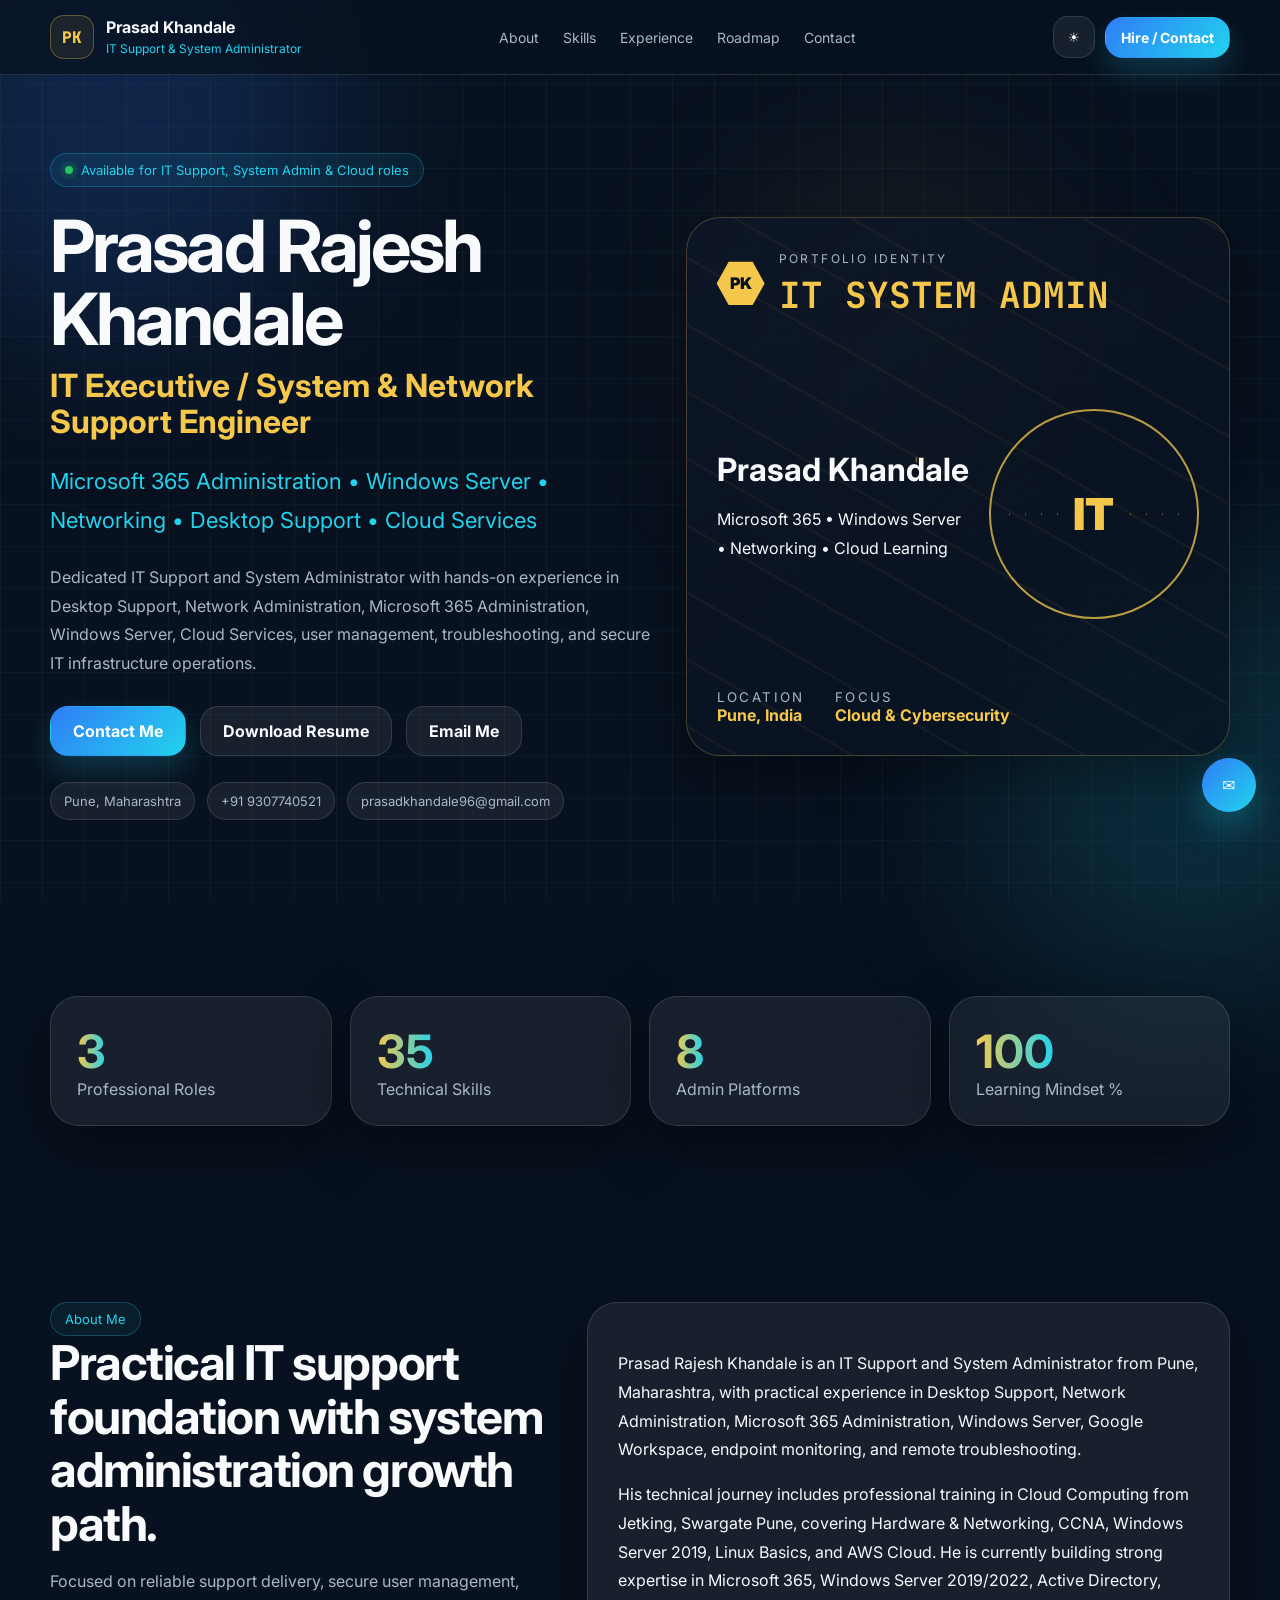
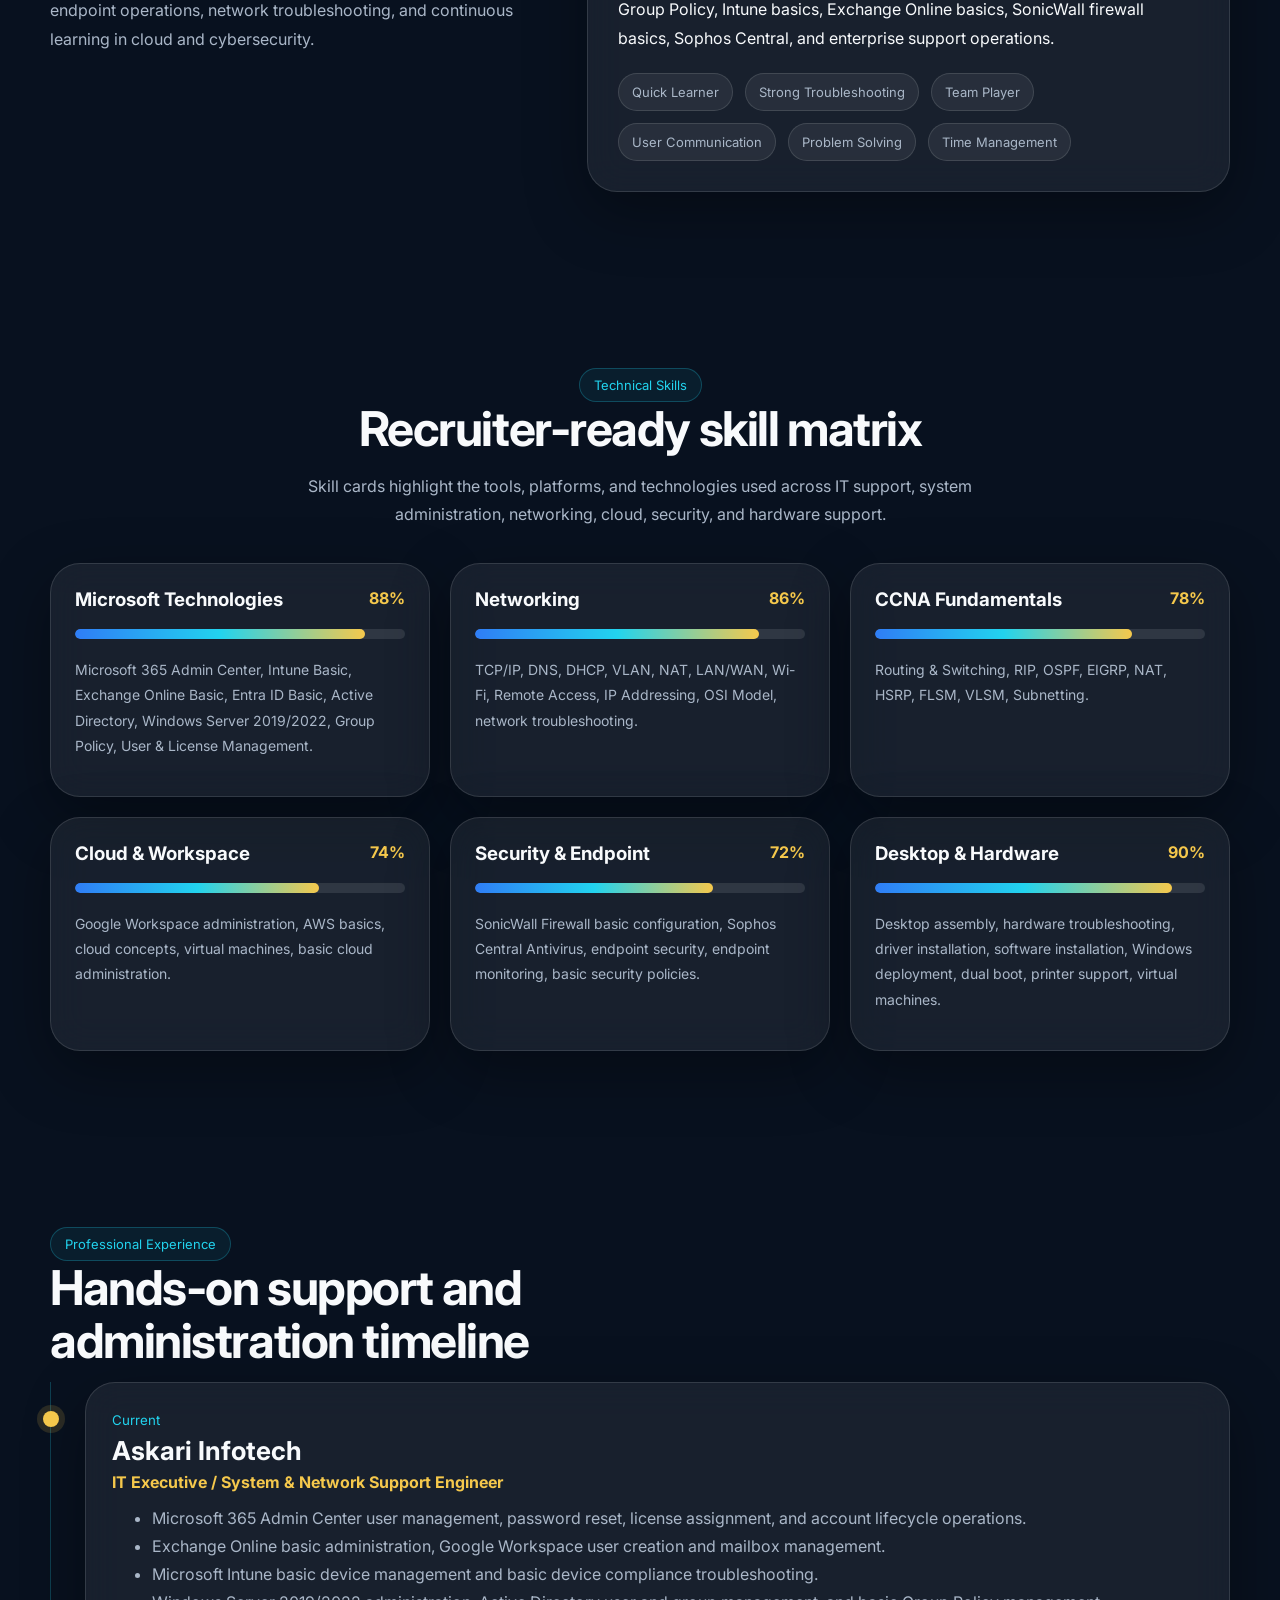
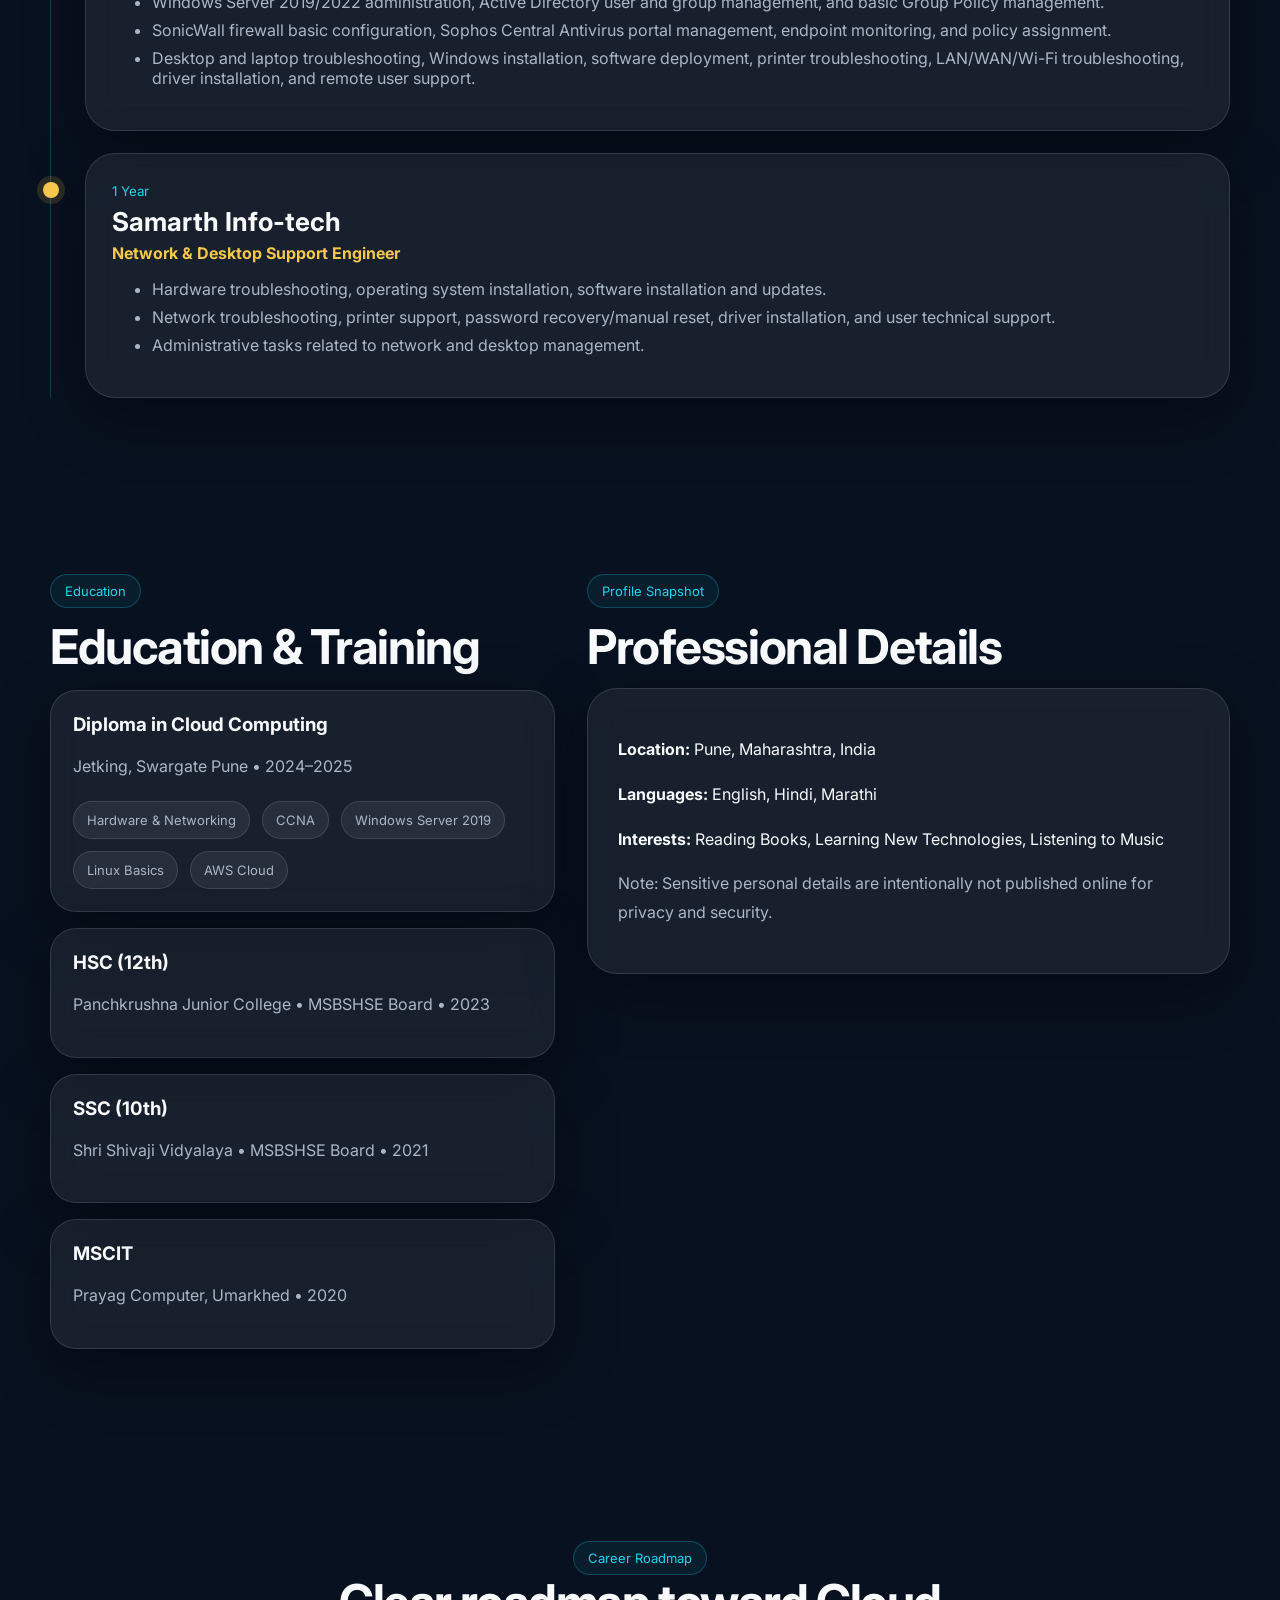
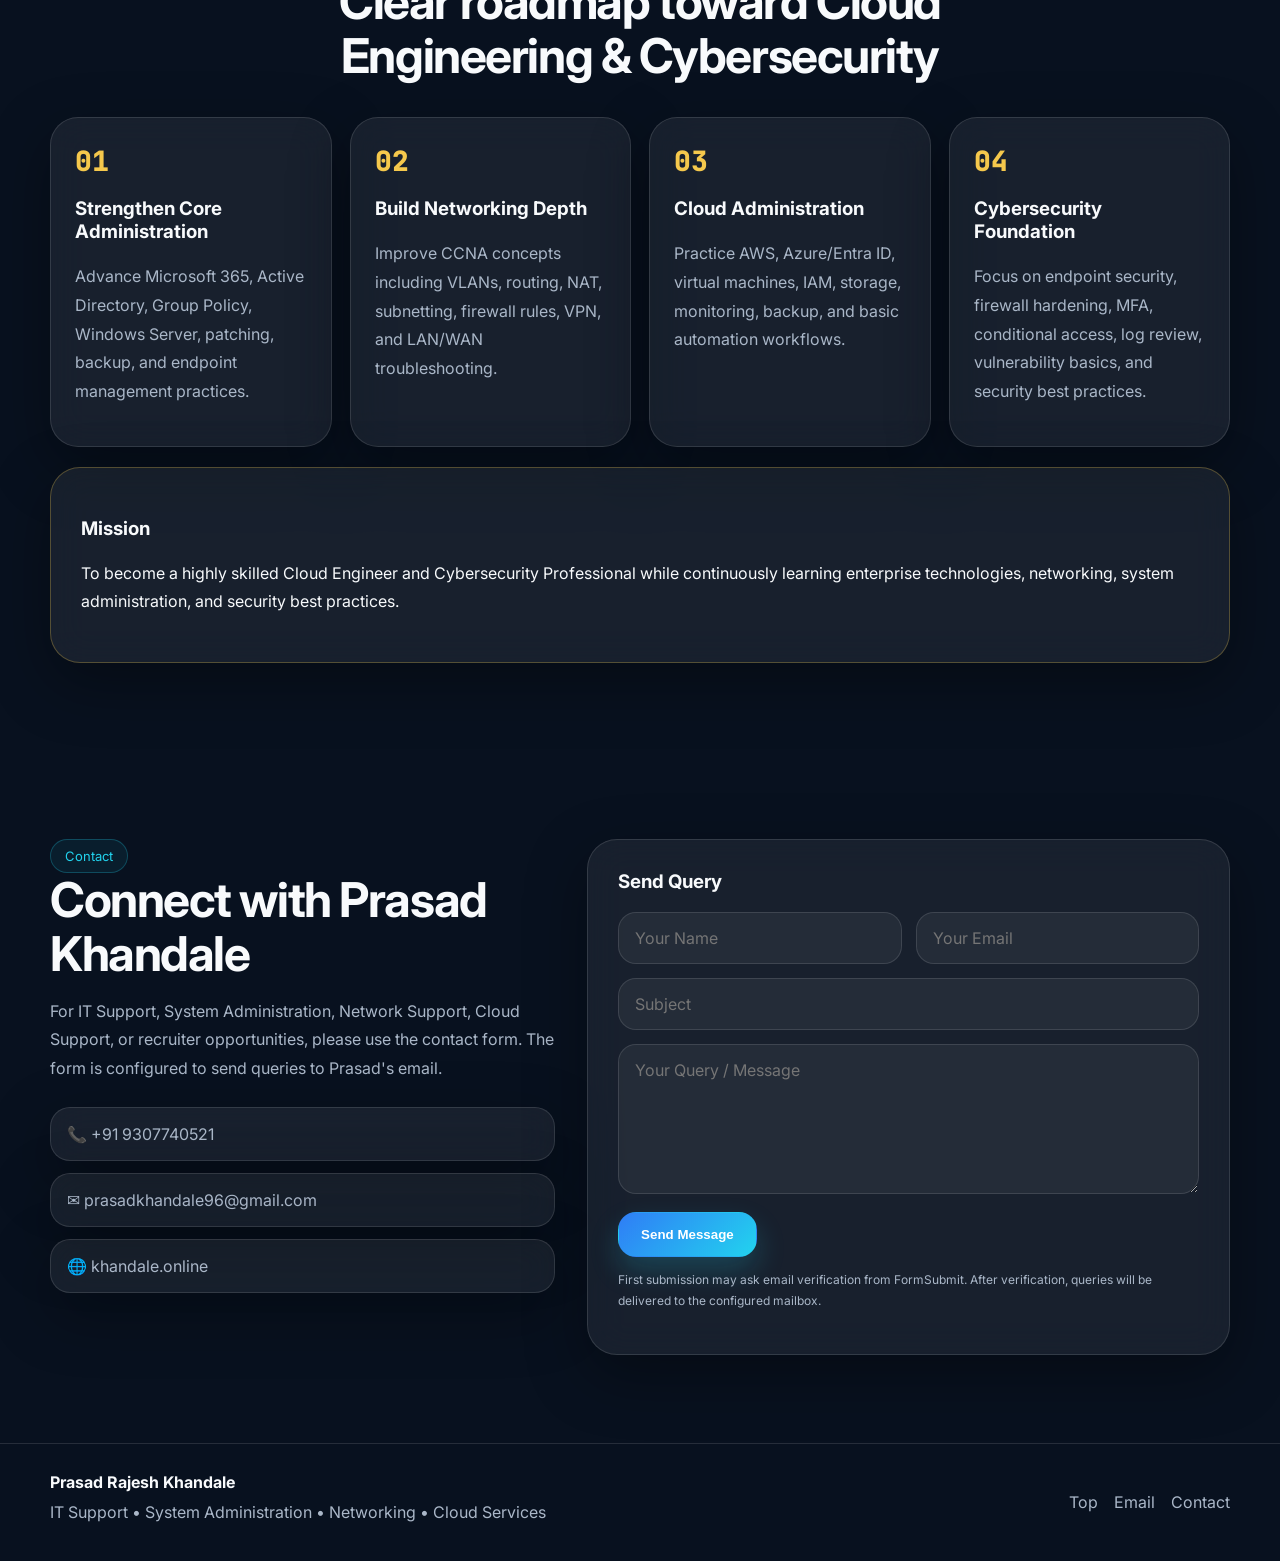
==== commit 9bc26d7e: "Add files via upload" ====
--- a/index.html
+++ b/index.html
@@ -3,294 +3,236 @@
 <head>
   <meta charset="UTF-8" />
   <meta name="viewport" content="width=device-width, initial-scale=1.0" />
-  <title>Prasad Khandale | IT Professional Portfolio</title>
-  <meta name="description" content="Recruiter-focused portfolio of Prasad Khandale, IT Professional specializing in Networking, Windows Administration, Technical Support, System Administration, and Cloud Technologies." />
-  <meta property="og:title" content="Prasad Khandale | IT Professional Portfolio" />
-  <meta property="og:description" content="Explore experience, skills, projects, certifications, and career goals of Prasad Khandale." />
-  <meta name="theme-color" content="#07111f" />
+  <title>Prasad Rajesh Khandale | IT Support & System Administrator</title>
+  <meta name="description" content="Official portfolio of Prasad Rajesh Khandale, IT Support and System Administrator specializing in Microsoft 365, Windows Server, Networking, Desktop Support, Cloud Services, SonicWall, Sophos Central, and Remote IT Support." />
+  <meta name="keywords" content="Prasad Khandale, IT Support, System Administrator, Microsoft 365 Admin, Windows Server, Networking, Desktop Support, Pune, Cloud Computing, Cybersecurity, SonicWall, Sophos Central" />
+  <meta name="author" content="Prasad Rajesh Khandale" />
+  <meta property="og:title" content="Prasad Rajesh Khandale | IT Support & System Administrator" />
+  <meta property="og:description" content="Recruiter-focused premium portfolio for IT Support, System Administration, Microsoft 365, Networking, Windows Server, and Cloud Services." />
+  <meta property="og:type" content="website" />
+  <meta property="og:url" content="https://khandale.online" />
+  <meta name="theme-color" content="#08111f" />
+  <link rel="canonical" href="https://khandale.online" />
   <link rel="preconnect" href="https://fonts.googleapis.com">
   <link rel="preconnect" href="https://fonts.gstatic.com" crossorigin>
-  <link href="https://fonts.googleapis.com/css2?family=Inter:wght@400;500;600;700;800&display=swap" rel="stylesheet">
+  <link href="https://fonts.googleapis.com/css2?family=Inter:wght@400;500;600;700;800;900&family=JetBrains+Mono:wght@500;700&display=swap" rel="stylesheet">
   <link rel="stylesheet" href="styles.css" />
 </head>
 <body>
-  <div id="loader" class="loader-wrap">
-    <div class="loader-box">
-      <div class="loader-ring loader-ring-1"></div>
-      <div class="loader-ring loader-ring-2"></div>
-      <div class="loader-center">PK</div>
-      <p>Loading portfolio</p>
+  <div id="loader" class="loader">
+    <div class="loader-mark">
+      <span>PK</span>
+      <i></i><b></b>
     </div>
+    <p>Initializing secure portfolio</p>
   </div>
 
-  <div class="bg-orb orb-1"></div>
-  <div class="bg-orb orb-2"></div>
-  <div class="bg-orb orb-3"></div>
-  <div class="grid-pattern"></div>
-
-  <header class="site-header">
-    <div class="container nav-wrap">
-      <a href="#hero" class="brand">
-        <div class="brand-badge">PK</div>
-        <div>
-          <h3>Prasad Khandale</h3>
-          <span>IT Professional</span>
-        </div>
+  <div class="bg-grid"></div>
+  <div class="orb orb-a"></div>
+  <div class="orb orb-b"></div>
+  <div class="orb orb-c"></div>
+
+  <header class="header">
+    <div class="container nav">
+      <a href="#home" class="logo" aria-label="Prasad Khandale Home">
+        <span class="logo-box">PK</span>
+        <span><strong>Prasad Khandale</strong><small>IT Support & System Administrator</small></span>
       </a>
-
-      <nav class="desktop-nav">
+      <nav class="nav-links" id="navLinks">
         <a href="#about">About</a>
         <a href="#skills">Skills</a>
         <a href="#experience">Experience</a>
-        <a href="#projects">Projects</a>
+        <a href="#roadmap">Roadmap</a>
         <a href="#contact">Contact</a>
       </nav>
-
-      <div class="nav-actions">
-        <button id="themeToggle" class="icon-btn" aria-label="Toggle theme">☀️</button>
-        <a href="#contact" class="btn btn-primary btn-sm">Contact Me</a>
-        <button id="menuToggle" class="icon-btn mobile-only" aria-label="Open Menu">☰</button>
-      </div>
-    </div>
-    <div id="mobileNav" class="mobile-nav container">
-      <a href="#about">About</a>
-      <a href="#skills">Skills</a>
-      <a href="#experience">Experience</a>
-      <a href="#projects">Projects</a>
-      <a href="#contact">Contact</a>
+      <div class="nav-tools">
+        <button class="theme-btn" id="themeBtn" aria-label="Toggle dark or light theme">☀</button>
+        <a class="btn btn-mini btn-primary" href="#contact">Hire / Contact</a>
+        <button class="menu-btn" id="menuBtn" aria-label="Open navigation menu">☰</button>
+      </div>
     </div>
   </header>
 
   <main>
-    <section id="hero" class="section hero-section">
-      <div class="container hero-grid">
-        <div class="fade-up">
-          <span class="section-pill">Premium Recruiter-Focused Portfolio</span>
-          <h1>Prasad Khandale</h1>
-          <h2>IT Executive at Askari Infotech</h2>
-          <p class="hero-headline">Remote Support | Windows Administration | Networking | Cloud Computing Enthusiast</p>
-          <p class="hero-copy">Passionate IT Professional with hands-on experience in Networking, Desktop Support, System Administration, Windows Server Management, Remote Troubleshooting, and IT Infrastructure Support. Dedicated to continuous learning and building expertise in Cloud Computing, Cybersecurity, and Enterprise Technologies.</p>
-
+    <section class="hero section" id="home">
+      <div class="container hero-wrap">
+        <div class="hero-content reveal">
+          <div class="status-pill"><span></span> Available for IT Support, System Admin & Cloud roles</div>
+          <h1>Prasad Rajesh Khandale</h1>
+          <h2>IT Executive / System & Network Support Engineer</h2>
+          <p class="headline">Microsoft 365 Administration • Windows Server • Networking • Desktop Support • Cloud Services</p>
+          <p class="intro">Dedicated IT Support and System Administrator with hands-on experience in Desktop Support, Network Administration, Microsoft 365 Administration, Windows Server, Cloud Services, user management, troubleshooting, and secure IT infrastructure operations.</p>
           <div class="hero-actions">
-            <a href="#" class="btn btn-primary">Download Resume</a>
-            <a href="#contact" class="btn btn-secondary">Contact Me</a>
-            <a href="#" class="btn btn-secondary">LinkedIn Profile</a>
-          </div>
-
-          <div class="hero-tags">
-            <span>Networking</span>
-            <span>Windows Server</span>
-            <span>Desktop Support</span>
-            <span>Cloud Learning</span>
-            <span>Remote Troubleshooting</span>
-          </div>
-        </div>
-
-        <div class="glass card-lg fade-up delay-1">
-          <div class="snapshot-head">
+            <a class="btn btn-primary" href="#contact">Contact Me</a>
+            <a class="btn btn-outline" href="Prasad-Khandale-Resume.pdf" target="_blank">Download Resume</a>
+            <a class="btn btn-outline" href="mailto:prasadkhandale96@gmail.com">Email Me</a>
+          </div>
+          <div class="quick-info">
+            <span>Pune, Maharashtra</span>
+            <span>+91 9307740521</span>
+            <span>prasadkhandale96@gmail.com</span>
+          </div>
+        </div>
+
+        <div class="certificate-card reveal delay-1" aria-label="Premium technical identity card inspired background card">
+          <div class="cert-top">
+            <div class="hex-logo">PK</div>
             <div>
-              <p class="eyebrow">Professional Snapshot</p>
-              <h3>Foundation + Growth Mindset</h3>
+              <p>PORTFOLIO IDENTITY</p>
+              <h3>IT SYSTEM ADMIN</h3>
             </div>
-            <div class="snapshot-icon">💼</div>
-          </div>
-
-          <div class="snapshot-grid">
-            <div class="mini-card"><span>Primary Strength</span><strong>IT Support & Windows Administration</strong></div>
-            <div class="mini-card"><span>Core Domain</span><strong>Networking & Infrastructure Support</strong></div>
-            <div class="mini-card"><span>Career Direction</span><strong>System Administration / Cloud / Security</strong></div>
-            <div class="mini-card"><span>Working Style</span><strong>Hands-on, Reliable, Learning Focused</strong></div>
-          </div>
-
-          <div class="goal-box">
-            <p class="goal-title">Career Goals</p>
-            <p>My mission is to become a highly skilled Cloud Engineer and Cybersecurity Professional while continuously learning enterprise technologies, networking, system administration, and security best practices.</p>
-          </div>
-        </div>
-      </div>
-    </section>
-
-    <section id="stats" class="section section-tight">
-      <div class="container stats-grid">
-        <div class="glass stat-card reveal"><h3 data-count="6">0</h3><p>Core Skill Areas</p></div>
-        <div class="glass stat-card reveal"><h3 data-count="20">0</h3><p>Technologies Practiced</p></div>
-        <div class="glass stat-card reveal"><h3 data-count="10">0</h3><p>Support Domains</p></div>
-        <div class="glass stat-card reveal"><h3 data-count="100">0</h3><p>Career Growth Focus %</p></div>
-      </div>
-    </section>
-
-    <section id="about" class="section">
+          </div>
+          <div class="cert-main">
+            <div>
+              <h4>Prasad Khandale</h4>
+              <p>Microsoft 365 • Windows Server • Networking • Cloud Learning</p>
+            </div>
+            <div class="cyber-seal">
+              <span>IT</span>
+              <i></i><i></i><i></i><i></i>
+            </div>
+          </div>
+          <div class="cert-bottom">
+            <div><small>LOCATION</small><strong>Pune, India</strong></div>
+            <div><small>FOCUS</small><strong>Cloud & Cybersecurity</strong></div>
+          </div>
+        </div>
+      </div>
+    </section>
+
+    <section class="section stats-section">
+      <div class="container stats">
+        <div class="stat glass reveal"><strong data-count="3">0</strong><span>Professional Roles</span></div>
+        <div class="stat glass reveal"><strong data-count="35">0</strong><span>Technical Skills</span></div>
+        <div class="stat glass reveal"><strong data-count="8">0</strong><span>Admin Platforms</span></div>
+        <div class="stat glass reveal"><strong data-count="100">0</strong><span>Learning Mindset %</span></div>
+      </div>
+    </section>
+
+    <section class="section" id="about">
+      <div class="container split">
+        <div class="section-title reveal">
+          <span class="label">About Me</span>
+          <h2>Practical IT support foundation with system administration growth path.</h2>
+          <p>Focused on reliable support delivery, secure user management, endpoint operations, network troubleshooting, and continuous learning in cloud and cybersecurity.</p>
+        </div>
+        <div class="glass about-card reveal">
+          <p>Prasad Rajesh Khandale is an IT Support and System Administrator from Pune, Maharashtra, with practical experience in Desktop Support, Network Administration, Microsoft 365 Administration, Windows Server, Google Workspace, endpoint monitoring, and remote troubleshooting.</p>
+          <p>His technical journey includes professional training in Cloud Computing from Jetking, Swargate Pune, covering Hardware & Networking, CCNA, Windows Server 2019, Linux Basics, and AWS Cloud. He is currently building strong expertise in Microsoft 365, Windows Server 2019/2022, Active Directory, Group Policy, Intune basics, Exchange Online basics, SonicWall firewall basics, Sophos Central, and enterprise support operations.</p>
+          <div class="strengths">
+            <span>Quick Learner</span><span>Strong Troubleshooting</span><span>Team Player</span><span>User Communication</span><span>Problem Solving</span><span>Time Management</span>
+          </div>
+        </div>
+      </div>
+    </section>
+
+    <section class="section" id="skills">
       <div class="container">
-        <div class="section-header reveal">
-          <span class="section-pill">About Me</span>
-          <h2>Strong IT foundations with an ambitious growth path</h2>
-          <p>A recruiter-friendly overview focused on technical foundations, hands-on support experience, and future-ready career direction.</p>
-        </div>
-
-        <div class="about-grid">
-          <div class="glass content-card reveal">
-            <p>Prasad Khandale is an IT Professional from Maharashtra, India, with practical experience in networking, hardware troubleshooting, Windows administration, desktop support, and IT operations. His journey began with a strong interest in computer hardware and networking, followed by professional training in Cloud Computing, CCNA, Windows Server, Linux, and AWS.</p>
-            <p>He has worked in technical support, network troubleshooting, user management, operating system deployment, server monitoring, printer support, CCTV setup, backup management, and remote IT support.</p>
-            <p>His goal is to grow into advanced System Administration, Cloud Engineering, and Cybersecurity roles.</p>
-          </div>
-          <div class="about-side">
-            <div class="glass mini-panel reveal">
-              <h3>Learning Journey</h3>
-              <p>Cloud Computing, CCNA, Linux, Windows Server, AWS</p>
-            </div>
-            <div class="glass mini-panel reveal">
-              <h3>Hands-On Exposure</h3>
-              <p>Desktop support, user management, backups, troubleshooting, monitoring</p>
-            </div>
-            <div class="glass mini-panel reveal">
-              <h3>Career Focus</h3>
-              <p>System Administration, Cloud Engineering, Cybersecurity</p>
-            </div>
-          </div>
-        </div>
-      </div>
-    </section>
-
-    <section id="skills" class="section">
+        <div class="section-title center reveal">
+          <span class="label">Technical Skills</span>
+          <h2>Recruiter-ready skill matrix</h2>
+          <p>Skill cards highlight the tools, platforms, and technologies used across IT support, system administration, networking, cloud, security, and hardware support.</p>
+        </div>
+        <div class="skills-grid">
+          <article class="skill glass reveal"><div><h3>Microsoft Technologies</h3><b>88%</b></div><em><i style="width:88%"></i></em><p>Microsoft 365 Admin Center, Intune Basic, Exchange Online Basic, Entra ID Basic, Active Directory, Windows Server 2019/2022, Group Policy, User & License Management.</p></article>
+          <article class="skill glass reveal"><div><h3>Networking</h3><b>86%</b></div><em><i style="width:86%"></i></em><p>TCP/IP, DNS, DHCP, VLAN, NAT, LAN/WAN, Wi-Fi, Remote Access, IP Addressing, OSI Model, network troubleshooting.</p></article>
+          <article class="skill glass reveal"><div><h3>CCNA Fundamentals</h3><b>78%</b></div><em><i style="width:78%"></i></em><p>Routing & Switching, RIP, OSPF, EIGRP, NAT, HSRP, FLSM, VLSM, Subnetting.</p></article>
+          <article class="skill glass reveal"><div><h3>Cloud & Workspace</h3><b>74%</b></div><em><i style="width:74%"></i></em><p>Google Workspace administration, AWS basics, cloud concepts, virtual machines, basic cloud administration.</p></article>
+          <article class="skill glass reveal"><div><h3>Security & Endpoint</h3><b>72%</b></div><em><i style="width:72%"></i></em><p>SonicWall Firewall basic configuration, Sophos Central Antivirus, endpoint security, endpoint monitoring, basic security policies.</p></article>
+          <article class="skill glass reveal"><div><h3>Desktop & Hardware</h3><b>90%</b></div><em><i style="width:90%"></i></em><p>Desktop assembly, hardware troubleshooting, driver installation, software installation, Windows deployment, dual boot, printer support, virtual machines.</p></article>
+        </div>
+      </div>
+    </section>
+
+    <section class="section" id="experience">
       <div class="container">
-        <div class="section-header center reveal">
-          <span class="section-pill">Skills & Competencies</span>
-          <h2>Interactive skill cards designed for recruiters</h2>
-          <p>A modern overview of technical strengths across networking, system administration, support, cloud fundamentals, and security basics.</p>
-        </div>
-
-        <div class="skills-grid">
-          <div class="glass skill-card reveal"><div class="skill-head"><h3>Networking</h3><span>88%</span></div><div class="progress"><i style="width:88%"></i></div><div class="chips"><span>TCP/IP</span><span>DNS</span><span>DHCP</span><span>VLAN</span><span>Routing</span><span>Switching</span><span>Subnetting</span><span>Network Troubleshooting</span><span>CCNA Fundamentals</span></div></div>
-          <div class="glass skill-card reveal"><div class="skill-head"><h3>Microsoft Technologies</h3><span>86%</span></div><div class="progress"><i style="width:86%"></i></div><div class="chips"><span>Windows 10</span><span>Windows 11</span><span>Windows Server</span><span>Active Directory</span><span>Group Policy</span><span>User Management</span><span>Remote Desktop Services</span></div></div>
-          <div class="glass skill-card reveal"><div class="skill-head"><h3>Cloud Computing</h3><span>78%</span></div><div class="progress"><i style="width:78%"></i></div><div class="chips"><span>AWS Fundamentals</span><span>Cloud Concepts</span><span>Virtual Machines</span><span>Basic Cloud Administration</span></div></div>
-          <div class="glass skill-card reveal"><div class="skill-head"><h3>Operating Systems</h3><span>84%</span></div><div class="progress"><i style="width:84%"></i></div><div class="chips"><span>Windows</span><span>Linux</span><span>Red Hat Linux</span></div></div>
-          <div class="glass skill-card reveal"><div class="skill-head"><h3>Support & Administration</h3><span>91%</span></div><div class="progress"><i style="width:91%"></i></div><div class="chips"><span>Desktop Support</span><span>Remote Support</span><span>Ticket Handling</span><span>Printer Support</span><span>User Support</span><span>System Deployment</span></div></div>
-          <div class="glass skill-card reveal"><div class="skill-head"><h3>Security</h3><span>72%</span></div><div class="progress"><i style="width:72%"></i></div><div class="chips"><span>Firewall Basics</span><span>Network Security</span><span>Cybersecurity Fundamentals</span></div></div>
-          <div class="glass skill-card reveal"><div class="skill-head"><h3>Programming</h3><span>58%</span></div><div class="progress"><i style="width:58%"></i></div><div class="chips"><span>Python Basics</span><span>Scripting Fundamentals</span></div></div>
-        </div>
-      </div>
-    </section>
-
-    <section id="experience" class="section">
+        <div class="section-title reveal">
+          <span class="label">Professional Experience</span>
+          <h2>Hands-on support and administration timeline</h2>
+        </div>
+        <div class="timeline">
+          <div class="timeline-card glass reveal"><span class="dot"></span><small>Current</small><h3>Askari Infotech</h3><h4>IT Executive / System & Network Support Engineer</h4><ul><li>Microsoft 365 Admin Center user management, password reset, license assignment, and account lifecycle operations.</li><li>Exchange Online basic administration, Google Workspace user creation and mailbox management.</li><li>Microsoft Intune basic device management and basic device compliance troubleshooting.</li><li>Windows Server 2019/2022 administration, Active Directory user and group management, and basic Group Policy management.</li><li>SonicWall firewall basic configuration, Sophos Central Antivirus portal management, endpoint monitoring, and policy assignment.</li><li>Desktop and laptop troubleshooting, Windows installation, software deployment, printer troubleshooting, LAN/WAN/Wi-Fi troubleshooting, driver installation, and remote user support.</li></ul></div>
+          <div class="timeline-card glass reveal"><span class="dot"></span><small>1 Year</small><h3>Samarth Info-tech</h3><h4>Network & Desktop Support Engineer</h4><ul><li>Hardware troubleshooting, operating system installation, software installation and updates.</li><li>Network troubleshooting, printer support, password recovery/manual reset, driver installation, and user technical support.</li><li>Administrative tasks related to network and desktop management.</li></ul></div>
+        </div>
+      </div>
+    </section>
+
+    <section class="section education-section">
+      <div class="container two-col">
+        <div class="reveal">
+          <span class="label">Education</span>
+          <h2>Education & Training</h2>
+          <div class="edu glass"><h3>Diploma in Cloud Computing</h3><p>Jetking, Swargate Pune • 2024–2025</p><div class="tags"><span>Hardware & Networking</span><span>CCNA</span><span>Windows Server 2019</span><span>Linux Basics</span><span>AWS Cloud</span></div></div>
+          <div class="edu glass"><h3>HSC (12th)</h3><p>Panchkrushna Junior College • MSBSHSE Board • 2023</p></div>
+          <div class="edu glass"><h3>SSC (10th)</h3><p>Shri Shivaji Vidyalaya • MSBSHSE Board • 2021</p></div>
+          <div class="edu glass"><h3>MSCIT</h3><p>Prayag Computer, Umarkhed • 2020</p></div>
+        </div>
+        <div class="reveal">
+          <span class="label">Profile Snapshot</span>
+          <h2>Professional Details</h2>
+          <div class="profile-box glass">
+            <p><strong>Location:</strong> Pune, Maharashtra, India</p>
+            <p><strong>Languages:</strong> English, Hindi, Marathi</p>
+            <p><strong>Interests:</strong> Reading Books, Learning New Technologies, Listening to Music</p>
+            <p class="safe-note">Note: Sensitive personal details are intentionally not published online for privacy and security.</p>
+          </div>
+        </div>
+      </div>
+    </section>
+
+    <section class="section" id="roadmap">
       <div class="container">
-        <div class="section-header reveal">
-          <span class="section-pill">Experience</span>
-          <h2>Professional timeline</h2>
-          <p>Real-world roles highlighting progression across technical support, network operations, system administration, and infrastructure support.</p>
-        </div>
-        <div class="timeline">
-          <div class="timeline-item glass reveal"><span class="timeline-dot"></span><p class="eyebrow">Askari Infotech</p><h3>IT Executive</h3><p class="timeline-tag">Current Role</p><ul><li>Remote technical support</li><li>Desktop and laptop troubleshooting</li><li>Windows administration</li><li>Network troubleshooting</li><li>User account management</li><li>System maintenance</li><li>IT infrastructure support</li></ul></div>
-          <div class="timeline-item glass reveal"><span class="timeline-dot"></span><p class="eyebrow">DGFT Government Office</p><h3>Network Engineer</h3><p class="timeline-tag">Previous Experience</p><ul><li>User support</li><li>Network monitoring</li><li>System administration</li><li>Troubleshooting connectivity issues</li><li>IT operations support</li></ul></div>
-          <div class="timeline-item glass reveal"><span class="timeline-dot"></span><p class="eyebrow">Samarth Info-tech</p><h3>Network & Desktop Support Engineer</h3><p class="timeline-tag">Previous Experience</p><ul><li>Desktop support</li><li>OS installation</li><li>Network troubleshooting</li><li>Printer support</li><li>CCTV installation</li><li>Data backup management</li><li>Password management</li><li>Client support</li><li>Server startup and monitoring</li></ul></div>
-        </div>
-      </div>
-    </section>
-
-    <section id="education" class="section">
-      <div class="container education-grid">
-        <div>
-          <div class="section-header reveal">
-            <span class="section-pill">Education</span>
-            <h2>Academic and professional training</h2>
-            <p>Training aligned with enterprise IT roles, covering infrastructure, operating systems, networking, and cloud fundamentals.</p>
-          </div>
-          <div class="glass content-card reveal"><h3>Master in Cloud Computing</h3><p class="eyebrow">Professional Diploma</p><div class="chips"><span>Hardware</span><span>Networking</span><span>CCNA</span><span>Linux</span><span>Windows Server</span><span>AWS Cloud</span></div></div>
-          <div class="glass content-card reveal"><h3>Higher Secondary Certificate (HSC)</h3><p class="eyebrow">Completed 12th Standard</p><div class="chips"><span>Academic Foundation</span><span>Technical Career Preparation</span></div></div>
-        </div>
-        <div>
-          <div class="section-header reveal">
-            <span class="section-pill">Certifications & Learning</span>
-            <h2>Displayed as premium badges</h2>
-            <p>Designed to quickly show recruiters ongoing learning and technical direction.</p>
-          </div>
-          <div class="glass content-card reveal">
-            <div class="chips big-gap"><span>CCNA Fundamentals</span><span>Windows Server Administration</span><span>AWS Fundamentals</span><span>Linux Administration</span><span>Networking Technologies</span><span>Cloud Computing</span></div>
-            <p class="muted mt">Continuous learning is a major part of Prasad’s professional identity. His technical journey reflects a strong willingness to build expertise through labs, practical support experience, certifications, and self-driven learning.</p>
-          </div>
-        </div>
-      </div>
-    </section>
-
-    <section id="projects" class="section">
-      <div class="container">
-        <div class="section-header center reveal">
-          <span class="section-pill">Projects</span>
-          <h2>Hands-on labs and learning environments</h2>
-          <p>Project cards crafted to present technical initiative, practical experimentation, and enterprise-oriented foundations.</p>
-        </div>
-        <div class="project-grid">
-          <div class="glass project-card reveal"><p class="eyebrow">System Administration</p><h3>Windows Server Lab</h3><p>Implemented Active Directory, DHCP, DNS, Group Policy, and User Management in a hands-on lab environment.</p></div>
-          <div class="glass project-card reveal"><p class="eyebrow">CCNA Practice</p><h3>Networking Lab</h3><p>Designed and configured VLANs, IP addressing, routing, and switching environments to strengthen core networking expertise.</p></div>
-          <div class="glass project-card reveal"><p class="eyebrow">Security Learning</p><h3>Sophos Firewall Lab</h3><p>Built a virtual firewall environment for hands-on security learning, policy testing, and controlled experimentation.</p></div>
-          <div class="glass project-card reveal"><p class="eyebrow">Cloud Foundations</p><h3>Cloud Learning Lab</h3><p>Practiced AWS services and cloud infrastructure concepts to build a foundation for cloud administration and engineering roles.</p></div>
-        </div>
-      </div>
-    </section>
-
-    <section class="section">
-      <div class="container">
-        <div class="glass mission-box reveal">
-          <div>
-            <span class="section-pill">Career Mission</span>
-            <h2>Building a future in Cloud Engineering and Cybersecurity</h2>
-            <p>“My mission is to become a highly skilled Cloud Engineer and Cybersecurity Professional while continuously learning enterprise technologies, networking, system administration, and security best practices.”</p>
-          </div>
-          <div class="goal-grid">
-            <span>Enterprise technologies</span>
-            <span>Networking excellence</span>
-            <span>System administration</span>
-            <span>Security best practices</span>
-          </div>
-        </div>
-      </div>
-    </section>
-
-    <section id="contact" class="section">
+        <div class="section-title center reveal">
+          <span class="label">Career Roadmap</span>
+          <h2>Clear roadmap toward Cloud Engineering & Cybersecurity</h2>
+        </div>
+        <div class="roadmap">
+          <div class="road glass reveal"><span>01</span><h3>Strengthen Core Administration</h3><p>Advance Microsoft 365, Active Directory, Group Policy, Windows Server, patching, backup, and endpoint management practices.</p></div>
+          <div class="road glass reveal"><span>02</span><h3>Build Networking Depth</h3><p>Improve CCNA concepts including VLANs, routing, NAT, subnetting, firewall rules, VPN, and LAN/WAN troubleshooting.</p></div>
+          <div class="road glass reveal"><span>03</span><h3>Cloud Administration</h3><p>Practice AWS, Azure/Entra ID, virtual machines, IAM, storage, monitoring, backup, and basic automation workflows.</p></div>
+          <div class="road glass reveal"><span>04</span><h3>Cybersecurity Foundation</h3><p>Focus on endpoint security, firewall hardening, MFA, conditional access, log review, vulnerability basics, and security best practices.</p></div>
+        </div>
+        <div class="mission glass reveal"><h3>Mission</h3><p>To become a highly skilled Cloud Engineer and Cybersecurity Professional while continuously learning enterprise technologies, networking, system administration, and security best practices.</p></div>
+      </div>
+    </section>
+
+    <section class="section" id="contact">
       <div class="container contact-grid">
-        <div>
-          <div class="section-header reveal">
-            <span class="section-pill">Contact</span>
-            <h2>Let’s connect for opportunities</h2>
-            <p>A professional contact section that encourages recruiters, hiring managers, and collaborators to get in touch.</p>
-          </div>
-          <div class="glass mini-panel reveal"><h3>Email</h3><p><a href="mailto:your-email@example.com">Get in touch via email</a></p></div>
-          <div class="glass mini-panel reveal"><h3>LinkedIn</h3><p><a href="#">Open LinkedIn Profile</a></p></div>
-          <div class="glass mini-panel reveal"><h3>GitHub</h3><p><a href="#">View GitHub Projects</a></p></div>
-        </div>
-        <div class="glass contact-card reveal">
-          <h3>Professional Contact Form</h3>
-          <p class="muted">This form UI is ready for integration with Formspree, Web3Forms, EmailJS, or your preferred backend.</p>
-          <form class="contact-form" onsubmit="event.preventDefault(); alert('You can connect this form to Formspree or EmailJS.');">
-            <div class="row"><input type="text" placeholder="Name" /><input type="email" placeholder="Email" /></div>
-            <input type="text" placeholder="Subject" />
-            <textarea placeholder="Message"></textarea>
-            <div class="hero-actions">
-              <button type="submit" class="btn btn-primary">Send Message</button>
-              <a href="#" class="btn btn-secondary">Download Resume</a>
-            </div>
-          </form>
-        </div>
+        <div class="reveal">
+          <span class="label">Contact</span>
+          <h2>Connect with Prasad Khandale</h2>
+          <p class="muted">For IT Support, System Administration, Network Support, Cloud Support, or recruiter opportunities, please use the contact form. The form is configured to send queries to Prasad's email.</p>
+          <div class="contact-list">
+            <a class="glass" href="tel:+919307740521">📞 +91 9307740521</a>
+            <a class="glass" href="mailto:prasadkhandale96@gmail.com">✉ prasadkhandale96@gmail.com</a>
+            <a class="glass" href="https://khandale.online">🌐 khandale.online</a>
+          </div>
+        </div>
+        <form class="glass contact-form reveal" action="https://formsubmit.co/prasadkhandale96@gmail.com" method="POST">
+          <h3>Send Query</h3>
+          <input type="hidden" name="_subject" value="New Portfolio Query - khandale.online">
+          <input type="hidden" name="_template" value="table">
+          <input type="hidden" name="_captcha" value="false">
+          <input type="hidden" name="_next" value="https://khandale.online/thanks.html">
+          <div class="form-row"><input required name="name" type="text" placeholder="Your Name"><input required name="email" type="email" placeholder="Your Email"></div>
+          <input required name="subject" type="text" placeholder="Subject">
+          <textarea required name="message" placeholder="Your Query / Message"></textarea>
+          <button class="btn btn-primary" type="submit">Send Message</button>
+          <p class="form-note">First submission may ask email verification from FormSubmit. After verification, queries will be delivered to the configured mailbox.</p>
+        </form>
       </div>
     </section>
   </main>
 
-  <footer class="site-footer">
+  <footer class="footer">
     <div class="container footer-wrap">
-      <div>
-        <h3>Prasad Khandale</h3>
-        <p>IT Professional | Networking | Windows Administration | Cloud Learning</p>
-      </div>
-      <div class="footer-links">
-        <a href="#">LinkedIn</a>
-        <a href="#">GitHub</a>
-        <a href="mailto:your-email@example.com">Email</a>
-      </div>
+      <div><strong>Prasad Rajesh Khandale</strong><p>IT Support • System Administration • Networking • Cloud Services</p></div>
+      <div class="footer-links"><a href="#home">Top</a><a href="mailto:prasadkhandale96@gmail.com">Email</a><a href="#contact">Contact</a></div>
     </div>
   </footer>
 
-  <a href="#contact" class="floating-contact" aria-label="Contact">✉</a>
-  <button id="backToTop" class="back-to-top" aria-label="Back to top">↑</button>
-
+  <a href="#contact" class="float-contact" aria-label="Floating contact button">✉</a>
+  <button class="top-btn" id="topBtn" aria-label="Back to top">↑</button>
   <script src="script.js"></script>
 </body>
-</html>
+</html>
--- a/styles.css
+++ b/styles.css
@@ -1,155 +1 @@
-:root {
-  --bg: #07111f;
-  --bg-soft: #0d1726;
-  --text: #ffffff;
-  --muted: #a7b4c7;
-  --card: rgba(255,255,255,0.06);
-  --border: rgba(255,255,255,0.1);
-  --primary: #2f7df6;
-  --accent: #2dd4ff;
-  --shadow: 0 10px 35px rgba(0,0,0,.25);
-}
-body.light {
-  --bg: #f8fafc;
-  --bg-soft: #ffffff;
-  --text: #0f172a;
-  --muted: #475569;
-  --card: rgba(255,255,255,0.72);
-  --border: rgba(148,163,184,.25);
-  --primary: #2563eb;
-  --accent: #0891b2;
-  --shadow: 0 10px 35px rgba(2,6,23,.08);
-}
-* { box-sizing: border-box; }
-html { scroll-behavior: smooth; }
-body {
-  margin: 0;
-  font-family: 'Inter', sans-serif;
-  background: var(--bg);
-  color: var(--text);
-  overflow-x: hidden;
-  transition: background .35s ease, color .35s ease;
-}
-a { color: inherit; text-decoration: none; }
-p { line-height: 1.8; }
-.container { width: min(1180px, calc(100% - 32px)); margin: 0 auto; }
-.section { padding: 82px 0; position: relative; }
-.section-tight { padding-top: 12px; }
-.grid-pattern { position: fixed; inset: 0; background-image: radial-gradient(circle at 1px 1px, rgba(56,189,248,.10) 1px, transparent 0); background-size: 26px 26px; pointer-events: none; z-index: -5; }
-.bg-orb { position: fixed; border-radius: 999px; filter: blur(80px); pointer-events: none; z-index: -4; }
-.orb-1 { width: 420px; height: 420px; background: rgba(59,130,246,.18); left: -6%; top: -10%; }
-.orb-2 { width: 420px; height: 420px; background: rgba(34,211,238,.14); right: -6%; bottom: -12%; }
-.orb-3 { width: 220px; height: 220px; background: rgba(56,189,248,.10); right: 15%; top: 22%; }
-.glass { background: var(--card); backdrop-filter: blur(18px); border: 1px solid var(--border); box-shadow: var(--shadow); }
-.site-header { position: sticky; top: 0; z-index: 50; background: rgba(7,17,31,.6); backdrop-filter: blur(16px); border-bottom: 1px solid var(--border); }
-body.light .site-header { background: rgba(255,255,255,.7); }
-.nav-wrap { display:flex; align-items:center; justify-content:space-between; min-height: 72px; gap: 18px; }
-.brand { display:flex; align-items:center; gap:12px; }
-.brand-badge { width:42px; height:42px; border-radius:16px; display:grid; place-items:center; font-weight:800; color:#7dd3fc; border:1px solid rgba(34,211,238,.3); background: rgba(34,211,238,.1); }
-.brand h3 { margin:0; font-size:15px; }
-.brand span { color:#7dd3fc; font-size:12px; }
-.desktop-nav { display:flex; gap:24px; }
-.desktop-nav a, .mobile-nav a { color: var(--muted); transition:.25s; }
-.desktop-nav a:hover, .mobile-nav a:hover { color: #67e8f9; }
-.nav-actions { display:flex; align-items:center; gap:12px; }
-.icon-btn { width:42px; height:42px; border-radius:16px; border:1px solid var(--border); background: var(--card); color: var(--text); cursor:pointer; }
-.mobile-only { display:none; }
-.mobile-nav { display:none; padding-bottom:16px; }
-.mobile-nav.open { display:flex; flex-direction:column; gap:14px; }
-.btn { display:inline-flex; align-items:center; justify-content:center; gap:8px; padding: 14px 22px; border-radius: 18px; font-weight: 600; transition: .25s ease; border:1px solid transparent; }
-.btn-sm { padding: 11px 16px; }
-.btn-primary { background: linear-gradient(90deg, var(--primary), var(--accent)); color: white; box-shadow: 0 10px 24px rgba(34,211,238,.18); }
-.btn-primary:hover { transform: translateY(-1px); opacity:.96; }
-.btn-secondary { border-color: var(--border); background: var(--card); color: var(--text); }
-.btn-secondary:hover { background: rgba(255,255,255,.09); }
-.section-pill, .eyebrow { color: #67e8f9; }
-.section-pill { display:inline-block; margin-bottom: 18px; padding: 8px 14px; border-radius:999px; border:1px solid rgba(34,211,238,.25); background: rgba(34,211,238,.08); font-size: 13px; }
-.eyebrow { text-transform: uppercase; letter-spacing: .16em; font-size: 12px; }
-.hero-grid, .about-grid, .education-grid, .contact-grid { display:grid; grid-template-columns: 1.05fr .95fr; gap: 28px; align-items: center; }
-.hero-section { padding-top: 70px; }
-.hero-section h1 { font-size: clamp(40px, 7vw, 68px); line-height: 1.04; margin: 0; }
-.hero-section h2 { margin: 14px 0 0; color: #67e8f9; font-size: clamp(20px, 2vw, 28px); }
-.hero-headline { font-size: clamp(18px, 2vw, 22px); margin-top: 12px; color: var(--muted); }
-.hero-copy { color: var(--muted); max-width: 760px; }
-.hero-actions { display:flex; flex-wrap:wrap; gap:14px; margin-top: 28px; }
-.hero-tags, .chips, .goal-grid { display:flex; flex-wrap:wrap; gap:12px; }
-.hero-tags { margin-top: 26px; }
-.hero-tags span, .chips span, .goal-grid span { border:1px solid var(--border); background: var(--card); padding: 10px 14px; border-radius: 999px; color: var(--muted); font-size: 13px; }
-.card-lg { border-radius: 30px; padding: 28px; }
-.snapshot-head { display:flex; justify-content:space-between; align-items:flex-start; gap:18px; }
-.snapshot-head h3 { margin: 8px 0 0; font-size: 28px; }
-.snapshot-icon { width:56px; height:56px; border-radius:20px; display:grid; place-items:center; background: linear-gradient(135deg, var(--primary), var(--accent)); }
-.snapshot-grid { display:grid; grid-template-columns: repeat(2, 1fr); gap:14px; margin-top: 24px; }
-.mini-card, .mini-panel, .content-card, .project-card, .skill-card, .timeline-item, .stat-card, .contact-card, .mission-box { border-radius: 28px; }
-.mini-card { border:1px solid var(--border); background: rgba(255,255,255,.04); padding:16px; }
-.mini-card span { color:#94a3b8; display:block; font-size:12px; text-transform:uppercase; letter-spacing:.16em; }
-.mini-card strong { display:block; margin-top:8px; line-height:1.5; }
-.goal-box { margin-top: 20px; border:1px solid rgba(34,211,238,.2); background: rgba(34,211,238,.05); border-radius: 24px; padding: 18px; }
-.goal-title { color:#67e8f9; margin:0 0 8px; }
-.stats-grid, .project-grid { display:grid; grid-template-columns: repeat(4, 1fr); gap:18px; }
-.stat-card { padding: 26px; }
-.stat-card h3 { margin:0; font-size: clamp(34px, 4vw, 48px); background: linear-gradient(90deg, #60a5fa, #67e8f9); -webkit-background-clip:text; background-clip:text; color:transparent; }
-.stat-card p, .muted { color: var(--muted); }
-.section-header { max-width: 760px; margin-bottom: 28px; }
-.section-header.center { text-align:center; margin-inline:auto; }
-.section-header h2 { margin: 0 0 12px; font-size: clamp(30px,4vw,46px); }
-.about-side { display:grid; gap:18px; }
-.content-card, .contact-card { padding: 28px; }
-.mini-panel { padding: 22px; }
-.skills-grid { display:grid; grid-template-columns: repeat(3, 1fr); gap: 18px; }
-.skill-card { padding: 24px; transition: transform .25s ease, box-shadow .25s ease; }
-.skill-card:hover, .project-card:hover { transform: translateY(-6px); }
-.skill-head { display:flex; justify-content:space-between; gap:10px; align-items:center; }
-.progress { height: 10px; background: rgba(255,255,255,.08); border-radius: 999px; margin: 16px 0 18px; overflow:hidden; }
-.progress i { display:block; height:100%; background: linear-gradient(90deg, var(--primary), var(--accent)); border-radius: 999px; }
-.timeline { position:relative; padding-left: 32px; border-left:1px solid rgba(34,211,238,.2); display:grid; gap:20px; }
-.timeline-item { position:relative; padding: 24px 24px 20px; }
-.timeline-dot { position:absolute; width:14px; height:14px; border-radius:999px; background:linear-gradient(90deg, var(--primary), var(--accent)); left:-40px; top:28px; box-shadow:0 0 0 4px rgba(34,211,238,.12); }
-.timeline-tag { color:#93c5fd; font-size: 13px; }
-.timeline ul { padding-left: 18px; color: var(--muted); line-height:1.8; }
-.big-gap { gap: 14px; }
-.mt { margin-top: 18px; }
-.mission-box { padding: 32px; display:grid; grid-template-columns: 1.15fr .85fr; gap: 24px; align-items:center; }
-.goal-grid { display:grid; grid-template-columns: repeat(2,1fr); gap: 12px; }
-.goal-grid span { border-radius: 20px; }
-.contact-grid { align-items:start; }
-.contact-form { display:grid; gap:14px; margin-top: 16px; }
-.contact-form .row { display:grid; grid-template-columns: repeat(2,1fr); gap:14px; }
-input, textarea { width:100%; border-radius: 18px; border:1px solid var(--border); background: var(--card); color: var(--text); padding: 14px 16px; font: inherit; }
-textarea { min-height: 160px; resize: vertical; }
-.site-footer { border-top:1px solid var(--border); padding: 26px 0; }
-.footer-wrap { display:flex; justify-content:space-between; align-items:center; gap:18px; }
-.footer-wrap p { color: var(--muted); }
-.footer-links { display:flex; gap:16px; flex-wrap:wrap; }
-.footer-links a { color: var(--muted); }
-.floating-contact, .back-to-top { position: fixed; right: 24px; width: 52px; height: 52px; border-radius: 999px; display:grid; place-items:center; border:none; cursor:pointer; z-index: 35; }
-.floating-contact { bottom: 88px; background: linear-gradient(90deg, var(--primary), var(--accent)); color:white; box-shadow: 0 12px 28px rgba(34,211,238,.25); }
-.back-to-top { bottom: 24px; background: var(--card); color: var(--text); border:1px solid var(--border); opacity:0; visibility:hidden; transition:.25s; }
-.back-to-top.show { opacity:1; visibility:visible; }
-.loader-wrap { position: fixed; inset:0; z-index: 90; display:grid; place-items:center; background:#020817; transition: opacity .5s ease, visibility .5s ease; }
-.loader-wrap.hidden { opacity:0; visibility:hidden; }
-.loader-box { position:relative; width:120px; height:120px; display:grid; place-items:center; }
-.loader-ring { position:absolute; border-radius:999px; border:2px solid rgba(34,211,238,.28); }
-.loader-ring-1 { inset: 8px; animation: pulse 1.8s infinite; }
-.loader-ring-2 { inset: 20px; border-color: rgba(59,130,246,.7); animation: spin 2s linear infinite; }
-.loader-center { color:#67e8f9; font-weight:800; z-index:2; }
-.loader-box p { position:absolute; bottom:-46px; color:#cbd5e1; text-transform:uppercase; letter-spacing:.24em; font-size:11px; }
-.fade-up, .reveal { opacity:0; transform: translateY(18px); transition: .7s ease; }
-.fade-up.show, .reveal.show { opacity:1; transform: translateY(0); }
-.delay-1 { transition-delay: .12s; }
-@keyframes spin { to { transform: rotate(360deg); } }
-@keyframes pulse { 0%,100%{ transform: scale(1); opacity:.4; } 50%{ transform: scale(1.16); opacity:1; } }
-@media (max-width: 1024px) {
-  .hero-grid, .about-grid, .education-grid, .contact-grid, .mission-box { grid-template-columns: 1fr; }
-  .skills-grid { grid-template-columns: repeat(2, 1fr); }
-  .stats-grid, .project-grid { grid-template-columns: repeat(2, 1fr); }
-}
-@media (max-width: 768px) {
-  .desktop-nav, .nav-actions .btn-sm { display:none; }
-  .mobile-only { display:grid; }
-  .snapshot-grid, .contact-form .row, .goal-grid { grid-template-columns: 1fr; }
-  .skills-grid, .stats-grid, .project-grid { grid-template-columns: 1fr; }
-  .footer-wrap { flex-direction:column; align-items:flex-start; }
-  .hero-section { padding-top: 44px; }
-  .section { padding: 62px 0; }
-}
+:root{--bg:#08111f;--bg2:#0d1626;--text:#f8fafc;--muted:#aab7c8;--card:rgba(255,255,255,.065);--border:rgba(255,255,255,.12);--blue:#2f7df6;--cyan:#22d3ee;--gold:#f5c84c;--shadow:0 20px 60px rgba(0,0,0,.35)}body.light{--bg:#f8fafc;--bg2:#fff;--text:#0f172a;--muted:#526174;--card:rgba(255,255,255,.72);--border:rgba(15,23,42,.12);--shadow:0 20px 60px rgba(15,23,42,.1)}*{box-sizing:border-box}html{scroll-behavior:smooth}body{margin:0;font-family:Inter,system-ui,sans-serif;background:var(--bg);color:var(--text);overflow-x:hidden;transition:.35s}a{text-decoration:none;color:inherit}p{line-height:1.8}.container{width:min(1180px,calc(100% - 32px));margin:auto}.section{padding:88px 0;position:relative}.glass{background:var(--card);border:1px solid var(--border);box-shadow:var(--shadow);backdrop-filter:blur(18px)}.bg-grid{position:fixed;inset:0;background-image:linear-gradient(rgba(34,211,238,.05) 1px,transparent 1px),linear-gradient(90deg,rgba(245,200,76,.05) 1px,transparent 1px);background-size:42px 42px;z-index:-5}.orb{position:fixed;border-radius:999px;filter:blur(90px);z-index:-4}.orb-a{width:440px;height:440px;background:rgba(47,125,246,.2);top:-12%;left:-8%}.orb-b{width:420px;height:420px;background:rgba(34,211,238,.14);right:-10%;bottom:-10%}.orb-c{width:320px;height:320px;background:rgba(245,200,76,.09);right:18%;top:20%}.header{position:sticky;top:0;z-index:60;border-bottom:1px solid var(--border);background:rgba(8,17,31,.72);backdrop-filter:blur(18px)}body.light .header{background:rgba(255,255,255,.72)}.nav{min-height:74px;display:flex;align-items:center;justify-content:space-between;gap:18px}.logo{display:flex;align-items:center;gap:12px}.logo-box{width:44px;height:44px;border-radius:14px;display:grid;place-items:center;font-weight:900;font-family:'JetBrains Mono',monospace;color:var(--gold);background:rgba(245,200,76,.08);border:1px solid rgba(245,200,76,.32)}.logo strong{display:block}.logo small{color:var(--cyan);font-size:12px}.nav-links{display:flex;gap:24px}.nav-links a{color:var(--muted);font-size:14px}.nav-links a:hover{color:var(--cyan)}.nav-tools{display:flex;gap:10px;align-items:center}.theme-btn,.menu-btn,.top-btn{border:1px solid var(--border);background:var(--card);color:var(--text);border-radius:15px;width:42px;height:42px;cursor:pointer}.menu-btn{display:none}.btn{display:inline-flex;align-items:center;justify-content:center;border-radius:18px;padding:14px 22px;font-weight:700;border:1px solid transparent;transition:.25s}.btn-mini{padding:11px 15px;font-size:14px}.btn-primary{background:linear-gradient(135deg,var(--blue),var(--cyan));color:white;box-shadow:0 14px 30px rgba(34,211,238,.2)}.btn-primary:hover,.btn-outline:hover{transform:translateY(-2px)}.btn-outline{border-color:var(--border);background:var(--card)}.hero{padding-top:78px}.hero-wrap{display:grid;grid-template-columns:1.05fr .95fr;gap:34px;align-items:center}.status-pill,.label{display:inline-flex;gap:8px;align-items:center;color:var(--cyan);border:1px solid rgba(34,211,238,.25);background:rgba(34,211,238,.07);border-radius:999px;padding:8px 14px;font-size:13px}.status-pill span{width:8px;height:8px;background:#22c55e;border-radius:999px;box-shadow:0 0 0 5px rgba(34,197,94,.12)}h1{font-size:clamp(44px,7vw,72px);line-height:1.02;margin:22px 0 12px;letter-spacing:-.04em}h2{font-size:clamp(30px,4vw,48px);line-height:1.12;margin:0 0 14px;letter-spacing:-.03em}.hero h2{font-size:clamp(22px,2.5vw,32px);color:var(--gold);letter-spacing:0}.headline{font-size:clamp(18px,2vw,22px);color:var(--cyan)}.intro,.muted{color:var(--muted)}.hero-actions{display:flex;gap:14px;flex-wrap:wrap;margin-top:28px}.quick-info{display:flex;gap:12px;flex-wrap:wrap;margin-top:26px}.quick-info span,.strengths span,.tags span{border:1px solid var(--border);background:var(--card);color:var(--muted);border-radius:999px;padding:10px 13px;font-size:13px}.certificate-card{position:relative;border-radius:34px;padding:30px;background:linear-gradient(145deg,rgba(13,22,38,.92),rgba(8,17,31,.72));border:1px solid rgba(245,200,76,.25);box-shadow:var(--shadow);overflow:hidden;min-height:470px}.certificate-card:before{content:"";position:absolute;inset:-20%;background:repeating-linear-gradient(30deg,transparent 0 55px,rgba(245,200,76,.11) 56px 58px);opacity:.45}.certificate-card:after{content:"";position:absolute;right:-80px;top:45px;width:390px;height:390px;border:2px solid rgba(245,200,76,.42);clip-path:polygon(25% 5%,75% 5%,100% 50%,75% 95%,25% 95%,0 50%);animation:spin 26s linear infinite}.cert-top,.cert-main,.cert-bottom{position:relative;z-index:1}.cert-top{display:flex;gap:14px;align-items:center}.hex-logo{width:48px;height:48px;display:grid;place-items:center;font-weight:900;color:#09111f;background:var(--gold);clip-path:polygon(25% 5%,75% 5%,100% 50%,75% 95%,25% 95%,0 50%)}.cert-top p{margin:0;color:var(--muted);font-size:12px;letter-spacing:.2em}.cert-top h3{margin:2px 0 0;color:var(--gold);font-size:36px;font-family:'JetBrains Mono',monospace}.cert-main{display:grid;grid-template-columns:1fr 210px;gap:20px;align-items:center;margin-top:90px}.cert-main h4{font-size:32px;margin:0 0 12px}.cyber-seal{width:210px;height:210px;border:2px solid rgba(245,200,76,.75);display:grid;place-items:center;border-radius:50%;position:relative;color:var(--gold);font-size:44px;font-weight:900}.cyber-seal i{position:absolute;inset:18px;border:1px solid rgba(245,200,76,.45);clip-path:polygon(25% 5%,75% 5%,100% 50%,75% 95%,25% 95%,0 50%)}.cyber-seal i:nth-child(2){inset:34px}.cyber-seal i:nth-child(3){inset:50px}.cyber-seal i:nth-child(4){inset:66px}.cert-bottom{display:flex;gap:30px;margin-top:70px}.cert-bottom small{display:block;color:var(--muted);letter-spacing:.18em}.cert-bottom strong{color:var(--gold)}.stats{display:grid;grid-template-columns:repeat(4,1fr);gap:18px}.stat{border-radius:28px;padding:26px}.stat strong{font-size:46px;background:linear-gradient(90deg,var(--gold),var(--cyan));-webkit-background-clip:text;color:transparent}.stat span{display:block;color:var(--muted)}.split,.two-col,.contact-grid{display:grid;grid-template-columns:.88fr 1.12fr;gap:32px}.section-title{max-width:760px}.section-title.center{text-align:center;margin:0 auto 34px}.section-title p{color:var(--muted)}.about-card,.contact-form,.profile-box,.mission{border-radius:30px;padding:30px}.strengths,.tags{display:flex;flex-wrap:wrap;gap:12px;margin-top:20px}.skills-grid{display:grid;grid-template-columns:repeat(3,1fr);gap:20px}.skill{border-radius:30px;padding:24px;transition:.25s}.skill:hover,.road:hover{transform:translateY(-7px)}.skill div{display:flex;justify-content:space-between;gap:12px}.skill h3{margin:0}.skill b{color:var(--gold)}.skill em{height:10px;border-radius:999px;background:rgba(255,255,255,.1);display:block;overflow:hidden;margin:18px 0}.skill em i{height:100%;display:block;border-radius:999px;background:linear-gradient(90deg,var(--blue),var(--cyan),var(--gold))}.skill p{color:var(--muted);font-size:14px}.timeline{border-left:1px solid rgba(34,211,238,.24);padding-left:34px;display:grid;gap:22px}.timeline-card{position:relative;border-radius:30px;padding:26px}.timeline-card .dot{position:absolute;left:-43px;top:28px;width:16px;height:16px;border-radius:50%;background:var(--gold);box-shadow:0 0 0 6px rgba(245,200,76,.14)}.timeline-card small{color:var(--cyan)}.timeline-card h3{font-size:26px;margin:6px 0}.timeline-card h4{color:var(--gold);margin:0 0 14px}.timeline-card li{color:var(--muted);margin:8px 0}.education-section h2{margin-top:12px}.edu{border-radius:26px;padding:22px;margin:16px 0}.edu h3{margin:0 0 6px}.edu p,.safe-note{color:var(--muted)}.roadmap{display:grid;grid-template-columns:repeat(4,1fr);gap:18px}.road{border-radius:28px;padding:24px}.road span{font-family:'JetBrains Mono',monospace;color:var(--gold);font-size:28px;font-weight:900}.road p{color:var(--muted)}.mission{margin-top:20px;border-color:rgba(245,200,76,.28)}.contact-list{display:grid;gap:12px;margin-top:24px}.contact-list a{border-radius:20px;padding:16px;color:var(--muted)}.contact-form h3{margin-top:0}.form-row{display:grid;grid-template-columns:repeat(2,1fr);gap:14px}input,textarea{width:100%;border:1px solid var(--border);background:rgba(255,255,255,.05);color:var(--text);border-radius:18px;padding:15px 16px;margin-bottom:14px;font:inherit}textarea{min-height:150px;resize:vertical}.form-note{font-size:12px;color:var(--muted)}.footer{border-top:1px solid var(--border);padding:28px 0}.footer-wrap{display:flex;justify-content:space-between;gap:20px;align-items:center}.footer p{color:var(--muted);margin:6px 0}.footer-links{display:flex;gap:16px;color:var(--muted)}.float-contact,.top-btn{position:fixed;right:24px;z-index:40}.float-contact{bottom:88px;width:54px;height:54px;border-radius:50%;display:grid;place-items:center;background:linear-gradient(135deg,var(--blue),var(--cyan));color:#fff;box-shadow:0 16px 35px rgba(34,211,238,.28)}.top-btn{bottom:24px;opacity:0;visibility:hidden;transition:.25s}.top-btn.show{opacity:1;visibility:visible}.loader{position:fixed;inset:0;z-index:100;background:#050b16;display:grid;place-items:center;transition:.55s}.loader.hide{opacity:0;visibility:hidden}.loader-mark{position:relative;width:112px;height:112px;display:grid;place-items:center}.loader-mark span{color:var(--gold);font-weight:900;font-size:28px;z-index:2}.loader-mark i,.loader-mark b{position:absolute;inset:0;border:2px solid rgba(245,200,76,.35);border-radius:28px;animation:spin 2.2s linear infinite}.loader-mark b{inset:16px;border-color:rgba(34,211,238,.45);animation-direction:reverse}.loader p{position:absolute;margin-top:170px;color:#94a3b8;text-transform:uppercase;letter-spacing:.22em;font-size:11px}.reveal{opacity:0;transform:translateY(24px);transition:.75s cubic-bezier(.2,.75,.2,1)}.reveal.show{opacity:1;transform:translateY(0)}.delay-1{transition-delay:.15s}.thanks-page{min-height:100vh;display:grid;place-items:center;padding:24px}.thanks-card{max-width:560px;text-align:center;border-radius:34px;padding:42px}.thanks-card .logo-box{margin:auto}@keyframes spin{to{transform:rotate(360deg)}}@media(max-width:1050px){.hero-wrap,.split,.two-col,.contact-grid{grid-template-columns:1fr}.skills-grid{grid-template-columns:repeat(2,1fr)}.stats,.roadmap{grid-template-columns:repeat(2,1fr)}.certificate-card{min-height:430px}.cert-main{grid-template-columns:1fr}}@media(max-width:760px){.section{padding:66px 0}.nav-links{position:absolute;top:74px;left:16px;right:16px;display:none;flex-direction:column;border:1px solid var(--border);background:var(--bg2);border-radius:22px;padding:18px}.nav-links.open{display:flex}.menu-btn{display:block}.btn-mini{display:none}.hero{padding-top:50px}h1{font-size:42px}.skills-grid,.stats,.roadmap{grid-template-columns:1fr}.form-row{grid-template-columns:1fr}.footer-wrap{flex-direction:column;align-items:flex-start}.cert-top h3{font-size:28px}.cert-main{margin-top:52px}.cyber-seal{width:170px;height:170px}.cert-bottom{margin-top:44px;flex-direction:column;gap:14px}.quick-info span{width:100%}}
